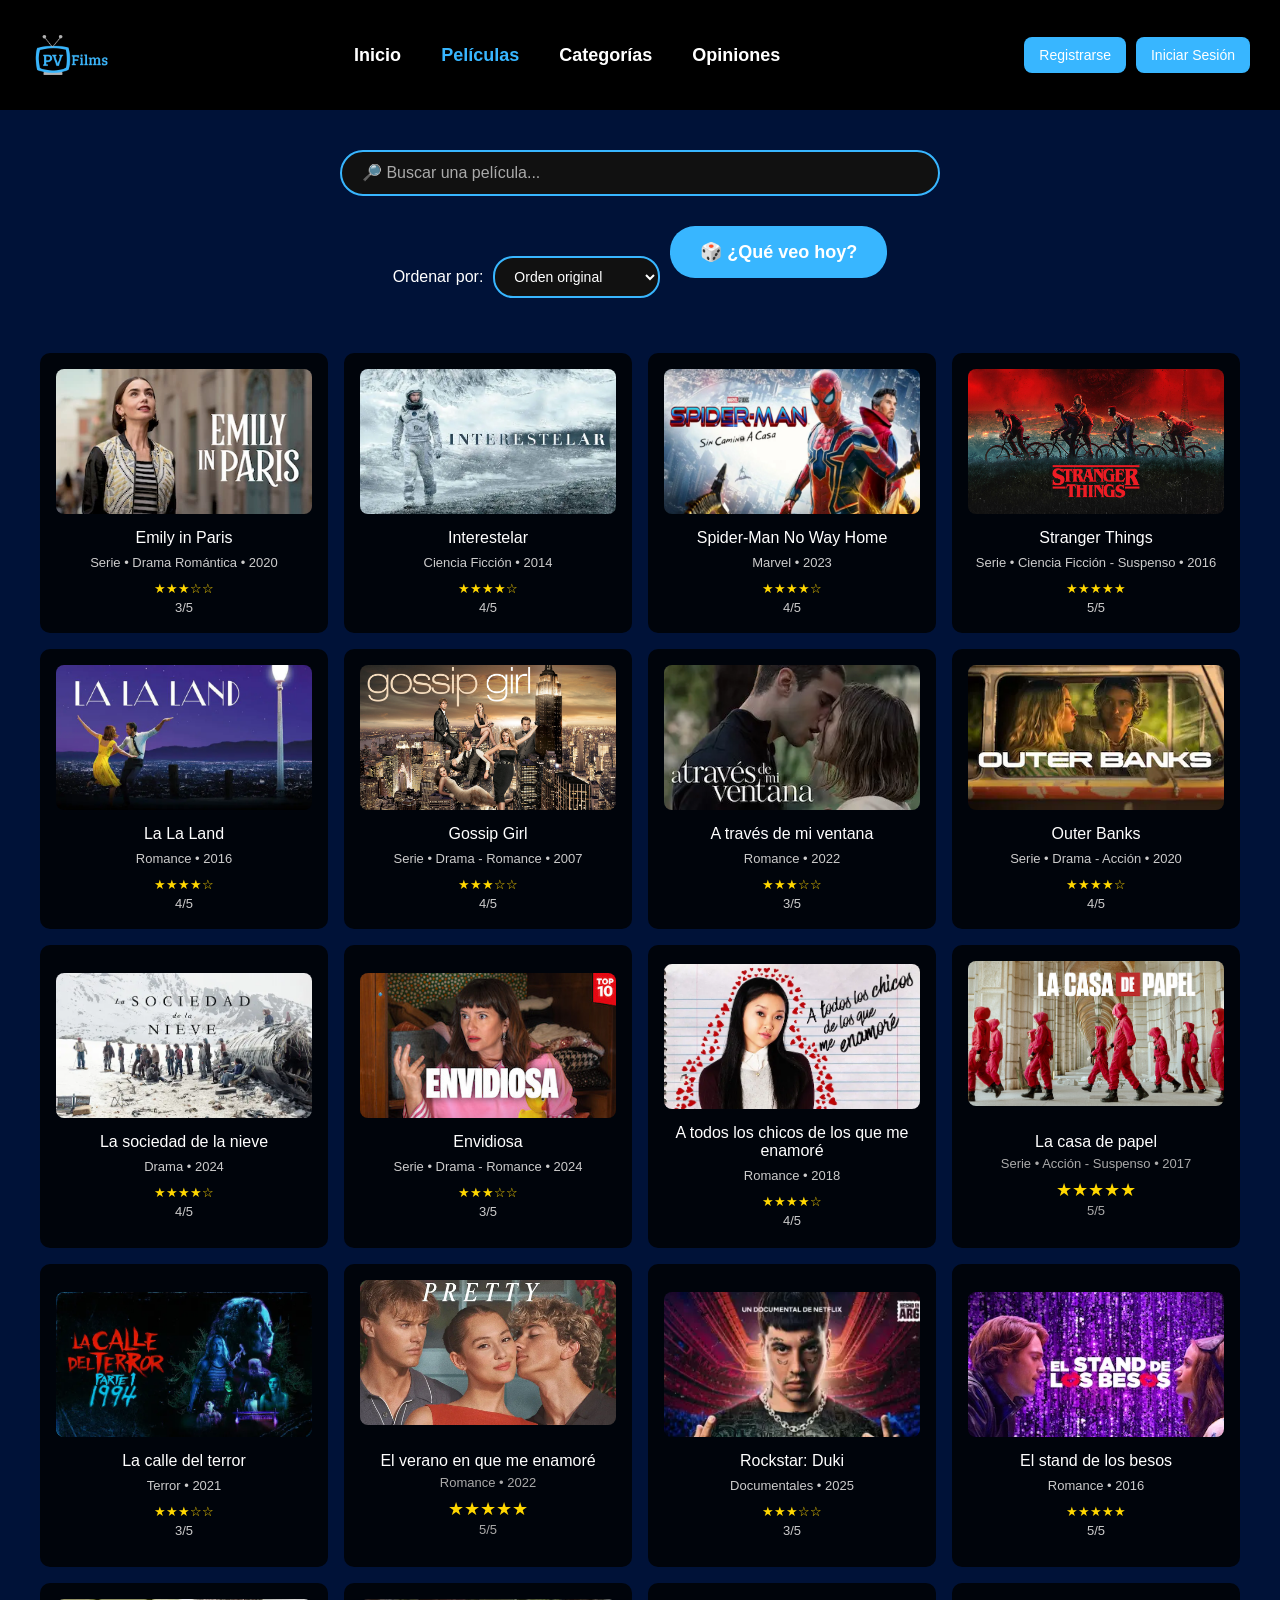
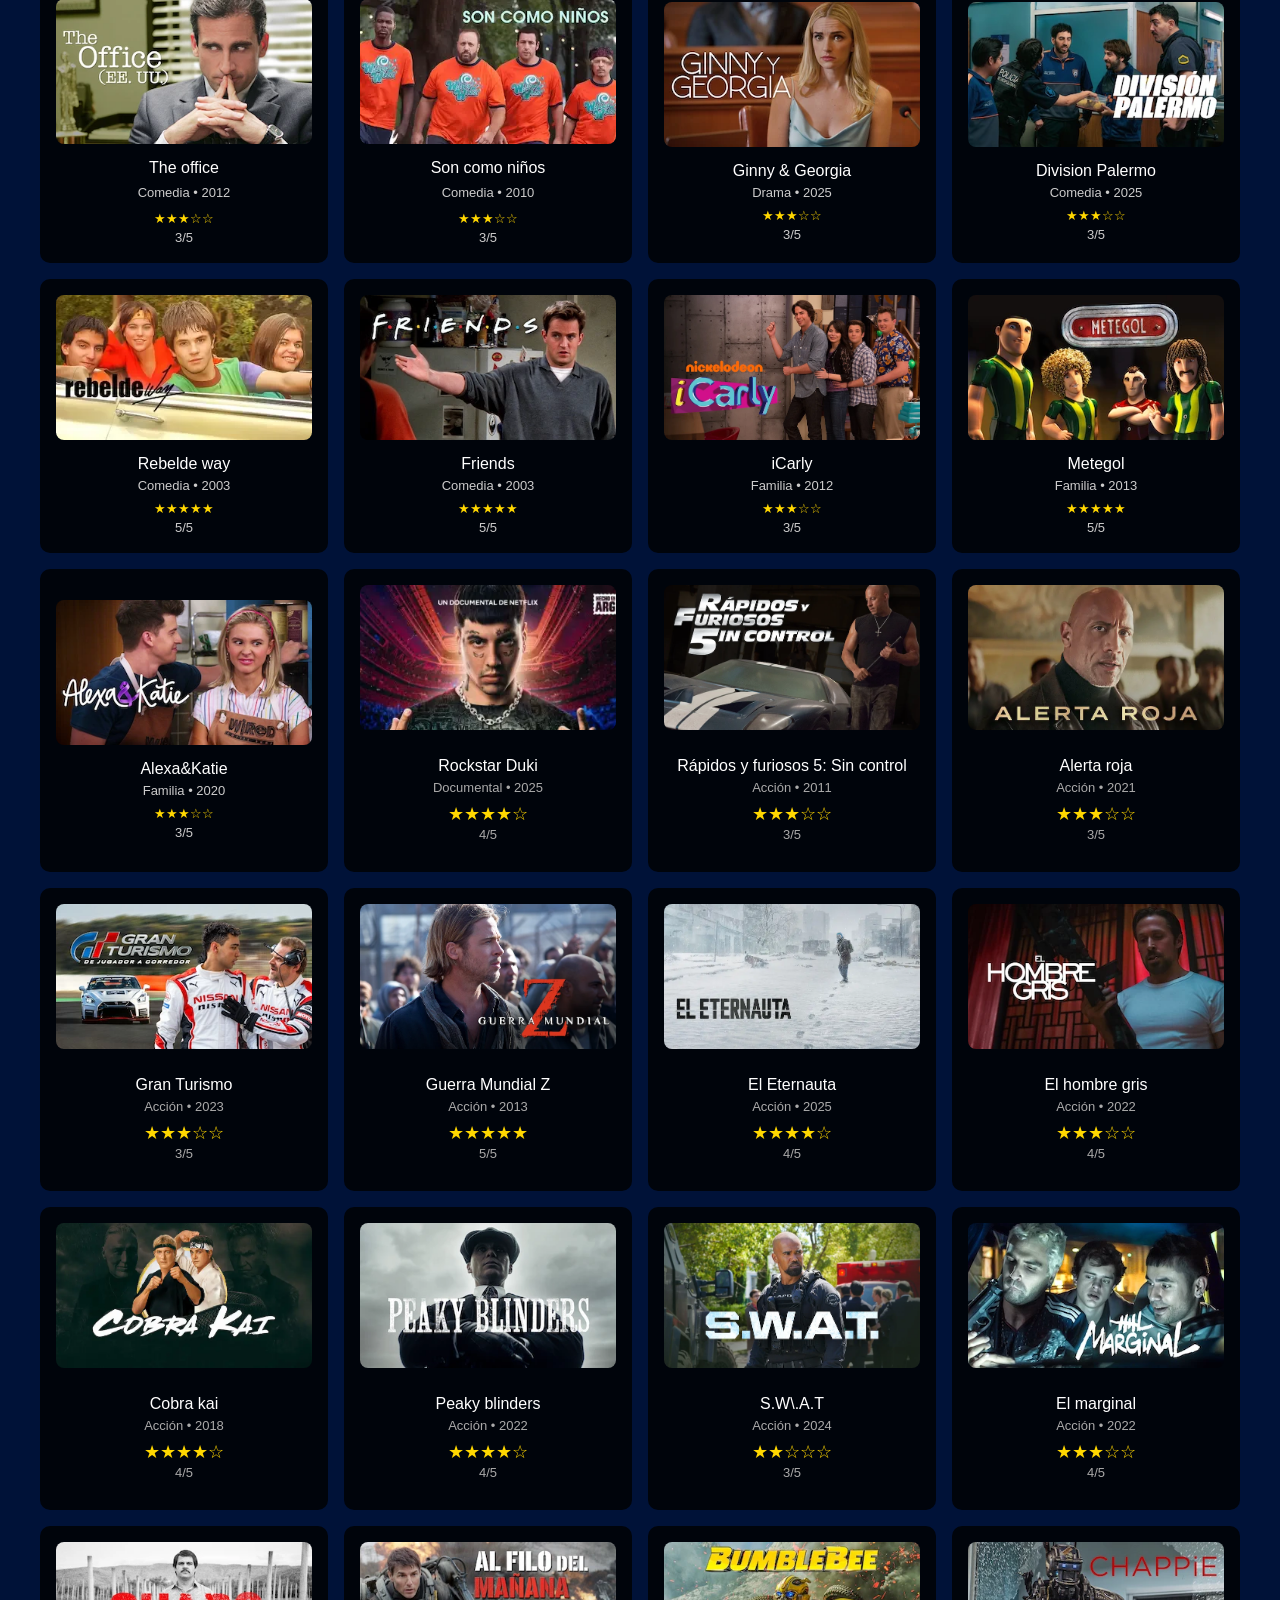
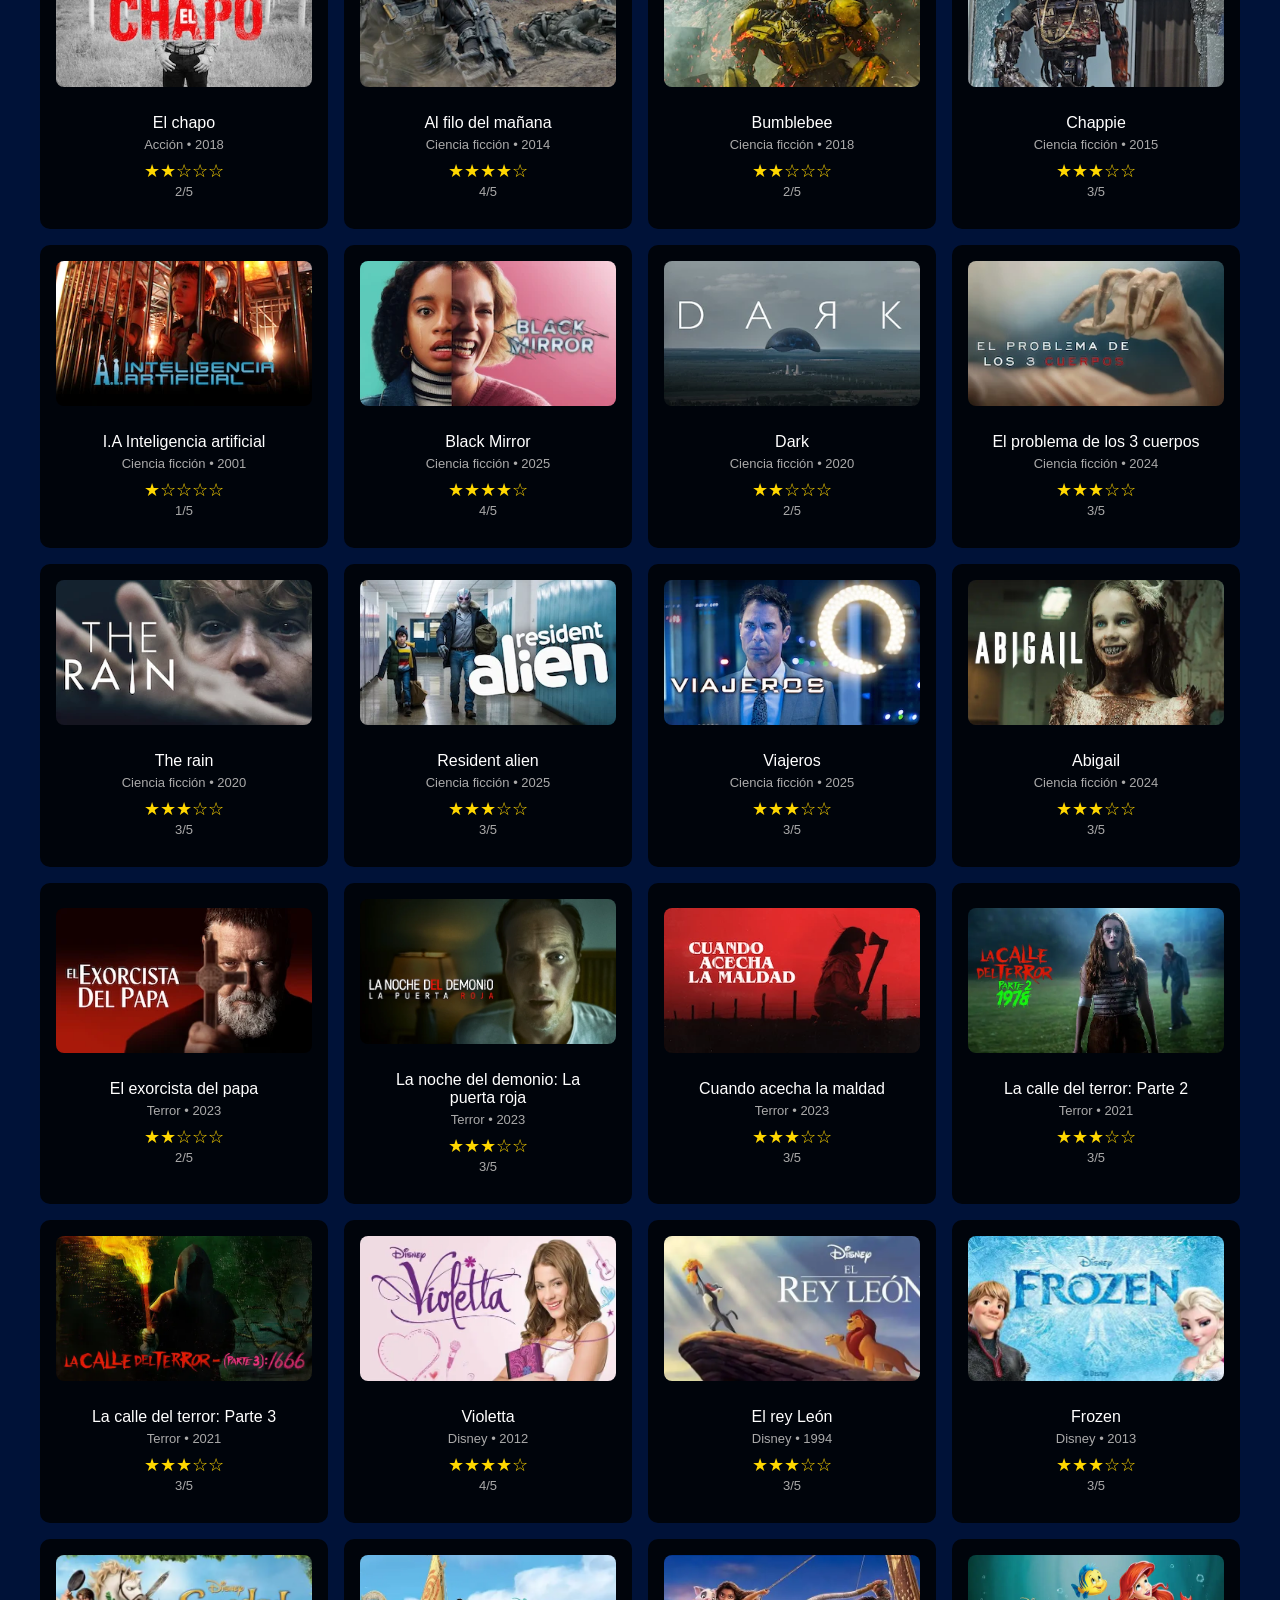
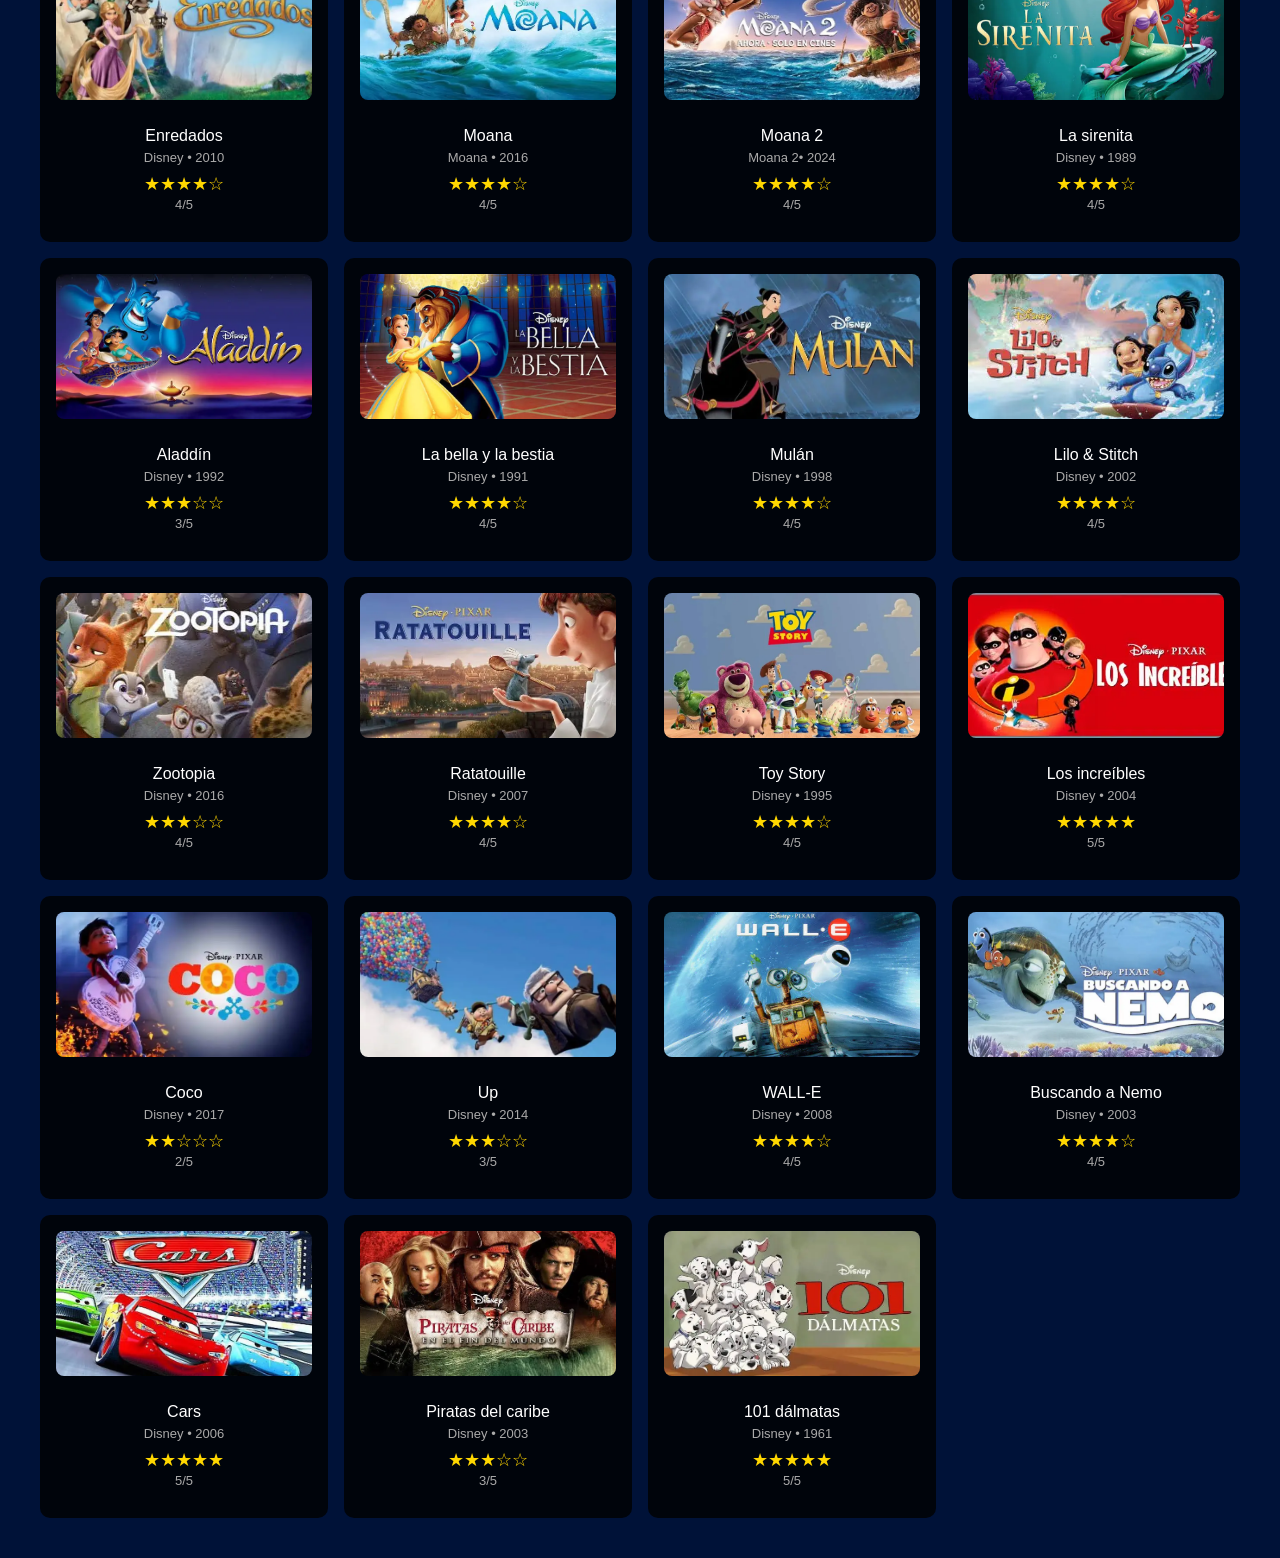
==== pages/menu.html @ 75a517c7 "primer commit" ====
<!DOCTYPE html>
<html lang="es">
<head>
<meta charset="UTF-8">
<title>Menú</title>
<link rel="stylesheet" href="../CSS/estilos.css">
<link rel="stylesheet" href="../CSS/menu.css">
</head>
<body class="sin-fondo">
<header>
<div>
<a href="../index.html">
<img id="logo" src="../Imagenes/pvfilms.png" width="80" height="80" alt="PV Films">
</a>
</div>
<nav>
<ul>
<li><a href="../index.html">Inicio</a></li>
<li><a href="menu.html" class="activo">Películas</a></li>
<li><a href="categorias.html">Categorías</a></li>
<li><a href="opiniones.html">Opiniones</a></li>
</ul>
</nav>
<div id="botones">
<a href="registro.html">
<button>Registrarse</button>
</a>
<a href="iniciosesion.html">
<button>Iniciar Sesión</button>
</a>
</div>
</header>
<main>
<section class="seccion-peliculas">
<div class="buscador">
<input type="text" id="busqueda" placeholder="🔎 Buscar una película...">
</div>
<div class="ordenar">
<label for="orden">Ordenar por:</label>
<select id="orden">
<option value="normal">Orden original</option>
<option value="mayor">Mayor puntuación</option>
<option value="menor">Menor puntuación</option>
<option value="nombre">Nombre A-Z</option>
<option value="peliculas">Películas</option>
<option value="series">Series</option>
</select>
<div class="recomendacion">
<button id="btn-recomendacion">🎲 ¿Qué veo hoy?</button>
<div id="resultado-recomendacion"></div>
</div>
</div>
<div class="grid-peliculas">
<div class="tarjeta-pelicula">
<img src="../Imagenes/emily in paris.webp" alt="pelicula 1">
<h3>Emily in Paris</h3>
<p class="info-pelicula">Serie • Drama Romántica • 2020</p>
<p class="estrellas">★★★☆☆</p>
<p class="nota">3/5</p>
</div>
<div class="tarjeta-pelicula">
<img src="../Imagenes/interestelar.webp" alt="pelicula 2">
<h3>Interestelar</h3>
<p class="info-pelicula">Ciencia Ficción • 2014</p>
<p class="estrellas">★★★★☆</p>
<p class="nota">4/5</p>
</div>
<div class="tarjeta-pelicula">
<img src="../Imagenes/spider-man.webp" alt="pelicula 3">
<h3>Spider-Man No Way Home</h3>
<p class="info-pelicula">Marvel • 2023</p>
<p class="estrellas">★★★★☆</p>
<p class="nota">4/5</p>
</div>
<div class="tarjeta-pelicula">
<img src="../Imagenes/stranger-things.webp" alt="pelicula 4">
<h3>Stranger Things</h3>
<p class="info-pelicula">Serie • Ciencia Ficción - Suspenso • 2016</p>
<p class="estrellas">★★★★★</p>
<p class="nota">5/5</p>
</div>
<div class="tarjeta-pelicula">
<img src="../Imagenes/la la land.webp" alt="pelicula 5">
<h3>La La Land</h3>
<p class="info-pelicula">Romance • 2016</p>
<p class="estrellas">★★★★☆</p>
<p class="nota">4/5</p>
</div>
<div class="tarjeta-pelicula">
<img src="../Imagenes/gossip girl.webp" alt="pelicula 6">
<h3>Gossip Girl</h3>
<p class="info-pelicula">Serie • Drama - Romance • 2007</p>
<p class="estrellas">★★★☆☆</p>
<p class="nota">4/5</p>
</div>
<div class="tarjeta-pelicula">
<img src="../Imagenes/a traves de mi ventana.webp" alt="pelicula 7">
<h3>A través de mi ventana</h3>
<p class="info-pelicula">Romance • 2022</p>
<p class="estrellas">★★★☆☆</p>
<p class="nota">3/5</p>
</div>
<div class="tarjeta-pelicula">
<img src="../Imagenes/outer banks.webp" alt="pelicula 8">
<h3>Outer Banks</h3>
<p class="info-pelicula">Serie • Drama - Acción • 2020</p>
<p class="estrellas">★★★★☆</p>
<p class="nota">4/5</p>
</div>
<div class="tarjeta-pelicula">
<img src="../Imagenes/la sociedad de la nieve.webp " alt=pelicula 9">
<h3>La sociedad de la nieve</h3>
<p class="info-pelicula">Drama • 2024</p>
<p class="estrellas">★★★★☆</p>
<p class="nota">4/5</p>
</div>
<div class="tarjeta-pelicula">
<img src="../Imagenes/envidiosa.webp" alt="pelicula 10">
<h3>Envidiosa</h3>
<p class="info-pelicula">Serie • Drama - Romance • 2024</p>
<p class="estrellas">★★★☆☆</p>
<p class="nota">3/5</p>
</div>
<div class="tarjeta-pelicula">
<img src="../Imagenes/a todos los chicos de los que me enamore (1).webp" alt="pelicula 11">
<h3>A todos los chicos de los que me enamoré</h3>
<p class="info-pelicula">Romance • 2018</p>
<p class="estrellas">★★★★☆</p>
<p class="nota">4/5</p>
</div>
<div class="tarjeta-pelicula">
<img src="../Imagenes/la casa de papel.webp" alt="La casa de papel">
<div class="tarjeta-info">
<h3>La casa de papel</h3>
<p class="info-pelicula">Serie • Acción - Suspenso • 2017</p>
<p class="estrellas">★★★★★</p>
<p class="nota">5/5</p>
</div>
</div>
<div class="tarjeta-pelicula">
<img src="../Imagenes/la calle del terror.webp" alt="pelicula 13">
<h3>La calle del terror</h3>
<p class="info-pelicula">Terror • 2021</p>
<p class="estrellas">★★★☆☆</p>
<p class="nota">3/5</p>
</div>
<div class="tarjeta-pelicula">
<img src="../Imagenes/tsitp.webp" alt="El verano en que me enamoré">
<div class="tarjeta-info">
<h3>El verano en que me enamoré</h3>
<p>Romance • 2022</p>
<p class="estrellas">★★★★★</p>
<p class="nota">5/5</p>
</div>
</div>
<div class="tarjeta-pelicula">
<img src="../Imagenes/duki.webp" alt="pelicula 15">
<h3>Rockstar: Duki</h3>
<p class="info-pelicula">Documentales • 2025</p>
<p class="estrellas">★★★☆☆</p>
<p class="nota">3/5</p>
</div>
<div class="tarjeta-pelicula">
<img src="../Imagenes/el stand de los besos.webp" alt="pelicula 16">
<h3>El stand de los besos</h3>
<p class="info-pelicula">Romance • 2016</p>
<p class="estrellas">★★★★★</p>
<p class="nota">5/5</p>
</div>
<div class="tarjeta-pelicula" data-generos="comedia">
<img src="../Imagenes/the office.webp" alt="The office">
<h3>The office</h3>
<p class="info-pelicula">Comedia • 2012</p>
<p class="estrellas">★★★☆☆</p>
<p class="nota">3/5</p>
</div>
<div class="tarjeta-pelicula" data-generos="comedia">
<img src="../Imagenes/son_como_ninos_1.webp" alt="Son como niños">
<h3>Son como niños</h3>
<p class="info-pelicula">Comedia • 2010</p>
<p class="estrellas">★★★☆☆</p>
<p class="nota">3/5</p>
</div>
<div class="tarjeta-pelicula" data-generos="drama">
<img src="../Imagenes/ginny & georgia.webp" alt="Ginny & Georgia">
<h3>Ginny & Georgia</h3>
<p>Drama • 2025</p>
<p class="estrellas">★★★☆☆</p>
<p class="nota">3/5</p>
</div>
<div class="tarjeta-pelicula" data-generos="comedia">
<img src="../Imagenes/division palermo.webp" alt="Division Palermo">
<h3>Division Palermo</h3>
<p>Comedia • 2025</p>
<p class="estrellas">★★★☆☆</p>
<p class="nota">3/5</p>
</div>
<div class="tarjeta-pelicula" data-generos="comedia">
<img src="../Imagenes/rebeldeway_1.webp" alt="Rebelde way">
<h3>Rebelde way</h3>
<p>Comedia • 2003</p>
<p class="estrellas">★★★★★</p>
<p class="nota">5/5</p>
</div>
<div class="tarjeta-pelicula" data-generos="comedia">
<img src="../Imagenes/friends.webp" alt="Friends">
<h3>Friends</h3>
<p>Comedia • 2003</p>
<p class="estrellas">★★★★★</p>
<p class="nota">5/5</p>
</div>
<div class="tarjeta-pelicula" data-generos="familia">
<img src="../Imagenes/i carly.webp" alt="iCarly">
<h3>iCarly</h3>
<p>Familia • 2012</p>
<p class="estrellas">★★★☆☆</p>
<p class="nota">3/5</p>
</div>
<div class="tarjeta-pelicula" data-generos="familia">
<img src="../Imagenes/metegol.webp" alt="Metegol">
<h3>Metegol</h3>
<p>Familia • 2013</p>
<p class="estrellas">★★★★★</p>
<p class="nota">5/5</p>
</div>
<div class="tarjeta-pelicula" data-generos="familia">
<img src="../Imagenes/alexa & katie.webp" alt="Alexa&Katie">
<h3>Alexa&Katie</h3>
<p>Familia • 2020</p>
<p class="estrellas">★★★☆☆</p>
<p class="nota">3/5</p>
</div>
<div class="tarjeta-pelicula" data-generos="documentales">
<img src="../Imagenes/duki.webp" alt="Rockstar Duki">
<div class="tarjeta-info">
<h3>Rockstar Duki</h3>
<p class="info-pelicula">Documental • 2025</p>
<p class="estrellas">★★★★☆</p>
<p class="nota">4/5</p>
</div>
</div>
<div class="tarjeta-pelicula" data-generos="accion">
<img src="../Imagenes/rapido y furiosos 5.webp" alt="Rapidos y furiosos 5">
<div class="tarjeta-info">
<h3>Rápidos y furiosos 5: Sin control</h3>
<p class="info-pelicula">Acción • 2011</p>
<p class="estrellas">★★★☆☆</p>
<p class="nota">3/5</p>
</div>
</div>
<div class="tarjeta-pelicula" data-generos="accion">
<img src="../Imagenes/alerta roja.webp" alt="Alerta roja">
<div class="tarjeta-info">
<h3>Alerta roja</h3>
<p class="info-pelicula">Acción • 2021</p>
<p class="estrellas">★★★☆☆</p>
<p class="nota">3/5</p>
</div>
</div>
<div class="tarjeta-pelicula" data-generos="accion">
<img src="../Imagenes/gran turismo.webp" alt="Gran Turismo">
<div class="tarjeta-info">
<h3>Gran Turismo</h3>
<p class="info-pelicula">Acción • 2023</p>
<p class="estrellas">★★★☆☆</p>
<p class="nota">3/5</p>
</div>
</div>
<div class="tarjeta-pelicula" data-generos="accion">
<img src="../Imagenes/guerra mundial.webp" alt="Guerra Mundial Z">
<div class="tarjeta-info">
<h3>Guerra Mundial Z</h3>
<p class="info-pelicula">Acción • 2013</p>
<p class="estrellas">★★★★★</p>
<p class="nota">5/5</p>
</div>
</div>
<div class="tarjeta-pelicula" data-generos="accion">
<img src="../Imagenes/el eternauta.webp" alt="El Eternauta">
<div class="tarjeta-info">
<h3>El Eternauta</h3>
<p class="info-pelicula">Acción • 2025</p>
<p class="estrellas">★★★★☆</p>
<p class="nota">4/5</p>
</div>
</div>
<div class="tarjeta-pelicula" data-generos="accion">
<img src="../Imagenes/el hombre gris.webp" alt="El hombre gris">
<div class="tarjeta-info">
<h3>El hombre gris</h3>
<p class="info-pelicula">Acción • 2022</p>
<p class="estrellas">★★★☆☆</p>
<p class="nota">4/5</p>
</div>
</div>
<div class="tarjeta-pelicula" data-generos="accion">
<img src="../Imagenes/cobra kai.webp" alt="Cobra kai">
<div class="tarjeta-info">
<h3>Cobra kai</h3>
<p class="info-pelicula">Acción • 2018</p>
<p class="estrellas">★★★★☆</p>
<p class="nota">4/5</p>
</div>
</div>
<div class="tarjeta-pelicula" data-generos="accion">
<img src="../Imagenes/peaky blinders.webp" alt="Peaky blinders">
<div class="tarjeta-info">
<h3>Peaky blinders</h3>
<p class="info-pelicula">Acción • 2022</p>
<p class="estrellas">★★★★☆</p>
<p class="nota">4/5</p>
</div>
</div>
<div class="tarjeta-pelicula" data-generos="accion">
<img src="../Imagenes/SWAT.webp" alt="S.W\.A.T">
<div class="tarjeta-info">
<h3>S.W\.A.T</h3>
<p class="info-pelicula">Acción • 2024</p>
<p class="estrellas">★★☆☆☆</p>
<p class="nota">3/5</p>
</div>
</div>
<div class="tarjeta-pelicula" data-generos="accion">
<img src="../Imagenes/marginal.webp" alt="El marginal">
<div class="tarjeta-info">
<h3>El marginal</h3>
<p class="info-pelicula">Acción • 2022</p>
<p class="estrellas">★★★☆☆</p>
<p class="nota">4/5</p>
</div>
</div>
<div class="tarjeta-pelicula" data-generos="accion">
<img src="../Imagenes/el chapo.webp" alt="El chapo">
<div class="tarjeta-info">
<h3>El chapo</h3>
<p class="info-pelicula">Acción • 2018</p>
<p class="estrellas">★★☆☆☆</p>
<p class="nota">2/5</p>
</div>
</div>
<div class="tarjeta-pelicula" data-generos="ciencia-ficcion">
<img src="../Imagenes/al filo del mañana.webp" alt="Al filo del mañana">
<div class="tarjeta-info">
<h3>Al filo del mañana</h3>
<p class="info-pelicula">Ciencia ficción • 2014</p>
<p class="estrellas">★★★★☆</p>
<p class="nota">4/5</p>
</div>
</div>
<div class="tarjeta-pelicula" data-generos="ciencia-ficcion">
<img src="../Imagenes/bumblebee.webp" alt="Bumblebee">
<div class="tarjeta-info">
<h3>Bumblebee</h3>
<p class="info-pelicula">Ciencia ficción • 2018</p>
<p class="estrellas">★★☆☆☆</p>
<p class="nota">2/5</p>
</div>
</div>
<div class="tarjeta-pelicula" data-generos="ciencia-ficcion">
<img src="../Imagenes/chappie.webp" alt="Chappie">
<div class="tarjeta-info">
<h3>Chappie</h3>
<p class="info-pelicula">Ciencia ficción • 2015</p>
<p class="estrellas">★★★☆☆</p>
<p class="nota">3/5</p>
</div>
</div>
<div class="tarjeta-pelicula" data-generos="ciencia-ficcion">
<img src="../Imagenes/inteligencia artificial.webp" alt="I.A Inteligencia artificial">
<div class="tarjeta-info">
<h3>I.A Inteligencia artificial</h3>
<p class="info-pelicula">Ciencia ficción • 2001</p>
<p class="estrellas">★☆☆☆☆</p>
<p class="nota">1/5</p>
</div>
</div>
<div class="tarjeta-pelicula" data-generos="ciencia-ficcion">
<img src="../Imagenes/black mirror.webp" alt="Black Mirror">
<div class="tarjeta-info">
<h3>Black Mirror</h3>
<p class="info-pelicula">Ciencia ficción • 2025</p>
<p class="estrellas">★★★★☆</p>
<p class="nota">4/5</p>
</div>
</div>
<div class="tarjeta-pelicula" data-generos="ciencia-ficcion">
<img src="../Imagenes/DARK.webp" alt="Dark">
<div class="tarjeta-info">
<h3>Dark</h3>
<p class="info-pelicula">Ciencia ficción • 2020</p>
<p class="estrellas">★★☆☆☆</p>
<p class="nota">2/5</p>
</div>
</div>
<div class="tarjeta-pelicula" data-generos="ciencia-ficcion">
<img src="../Imagenes/el problema de los 3 cuerpos.webp" alt="El problema de los 3 cuerpos">
<div class="tarjeta-info">
<h3>El problema de los 3 cuerpos</h3>
<p class="info-pelicula">Ciencia ficción • 2024</p>
<p class="estrellas">★★★☆☆</p>
<p class="nota">3/5</p>
</div>
</div>
<div class="tarjeta-pelicula" data-generos="ciencia-ficcion">
<img src="../Imagenes/the rain.webp" alt="The rain">
<div class="tarjeta-info">
<h3>The rain</h3>
<p class="info-pelicula">Ciencia ficción • 2020</p>
<p class="estrellas">★★★☆☆</p>
<p class="nota">3/5</p>
</div>
</div>
<div class="tarjeta-pelicula" data-generos="ciencia-ficcion">
<img src="../Imagenes/resident alien.webp" alt="Resident alien">
<div class="tarjeta-info">
<h3>Resident alien</h3>
<p class="info-pelicula">Ciencia ficción • 2025</p>
<p class="estrellas">★★★☆☆</p>
<p class="nota">3/5</p>
</div>
</div>
<div class="tarjeta-pelicula" data-generos="ciencia-ficcion">
<img src="../Imagenes/viajeros.webp" alt="Viajeros">
<div class="tarjeta-info">
<h3>Viajeros</h3>
<p class="info-pelicula">Ciencia ficción • 2025</p>
<p class="estrellas">★★★☆☆</p>
<p class="nota">3/5</p>
</div>
</div>
<div class="tarjeta-pelicula" data-generos="ciencia-ficcion">
<img src="../Imagenes/abigail.webp" alt="Abigail">
<div class="tarjeta-info">
<h3>Abigail</h3>
<p class="info-pelicula">Ciencia ficción • 2024</p>
<p class="estrellas">★★★☆☆</p>
<p class="nota">3/5</p>
</div>
</div>
<div class="tarjeta-pelicula" data-generos="terror">
<img src="../Imagenes/el exorcistadel papa.webp" alt="El exorcista del papa">
<div class="tarjeta-info">
<h3>El exorcista del papa</h3>
<p class="info-pelicula">Terror • 2023</p>
<p class="estrellas">★★☆☆☆</p>
<p class="nota">2/5</p>
</div>
</div>
<div class="tarjeta-pelicula" data-generos="terror">
<img src="../Imagenes/la noche del demonio.webp" alt="La noche del demonio: La puerta roja">
<div class="tarjeta-info">
<h3>La noche del demonio: La puerta roja</h3>
<p class="info-pelicula">Terror • 2023</p>
<p class="estrellas">★★★☆☆</p>
<p class="nota">3/5</p>
</div>
</div>
<div class="tarjeta-pelicula" data-generos="terror">
<img src="../Imagenes/cuando acecha la maldad.webp" alt="Cuando acecha la maldad">
<div class="tarjeta-info">
<h3>Cuando acecha la maldad</h3>
<p class="info-pelicula">Terror • 2023</p>
<p class="estrellas">★★★☆☆</p>
<p class="nota">3/5</p>
</div>
</div>
<div class="tarjeta-pelicula" data-generos="terror">
<img src="../Imagenes/la calle del terror 2.webp" alt="La calle del terror: Parte 2">
<div class="tarjeta-info">
<h3>La calle del terror: Parte 2</h3>
<p class="info-pelicula">Terror • 2021</p>
<p class="estrellas">★★★☆☆</p>
<p class="nota">3/5</p>
</div>
</div>
<div class="tarjeta-pelicula" data-generos="terror">
<img src="../Imagenes/la calle del terror 3.webp" alt="La calle del terror: Parte 3">
<div class="tarjeta-info">
<h3>La calle del terror: Parte 3</h3>
<p class="info-pelicula">Terror • 2021</p>
<p class="estrellas">★★★☆☆</p>
<p class="nota">3/5</p>
</div>
</div>
<div class="tarjeta-pelicula" data-generos="disney">
<img src="../Imagenes/violetta.webp" alt="Violetta">
<div class="tarjeta-info">
<h3>Violetta</h3>
<p class="info-pelicula">Disney • 2012</p>
<p class="estrellas">★★★★☆</p>
<p class="nota">4/5</p>
</div>
</div>
<div class="tarjeta-pelicula" data-generos="disney">
<img src="../Imagenes/el rey leon.webp" alt="El rey León">
<div class="tarjeta-info">
<h3>El rey León</h3>
<p class="info-pelicula">Disney • 1994</p>
<p class="estrellas">★★★☆☆</p>
<p class="nota">3/5</p>
</div>
</div>
<div class="tarjeta-pelicula" data-generos="disney">
<img src="../Imagenes/frozen.webp" alt="Frozen">
<div class="tarjeta-info">
<h3>Frozen</h3>
<p class="info-pelicula">Disney • 2013</p>
<p class="estrellas">★★★☆☆</p>
<p class="nota">3/5</p>
</div>
</div>
<div class="tarjeta-pelicula" data-generos="disney">
<img src="../Imagenes/enredados.webp" alt="Enredados">
<div class="tarjeta-info">
<h3>Enredados</h3>
<p class="info-pelicula">Disney • 2010</p>
<p class="estrellas">★★★★☆</p>
<p class="nota">4/5</p>
</div>
</div>
<div class="tarjeta-pelicula" data-generos="disney">
<img src="../Imagenes/moana.webp" alt="Moana">
<div class="tarjeta-info">
<h3>Moana</h3>
<p class="info-pelicula">Moana • 2016</p>
<p class="estrellas">★★★★☆</p>
<p class="nota">4/5</p>
</div>
</div>
<div class="tarjeta-pelicula" data-generos="disney">
<img src="../Imagenes/moana 2.webp" alt="Moana 2">
<div class="tarjeta-info">
<h3>Moana 2</h3>
<p class="info-pelicula">Moana 2• 2024</p>
<p class="estrellas">★★★★☆</p>
<p class="nota">4/5</p>
</div>
</div>
<div class="tarjeta-pelicula" data-generos="disney">
<img src="../Imagenes/la sirenita.webp" alt="La sirenita">
<div class="tarjeta-info">
<h3>La sirenita</h3>
<p class="info-pelicula">Disney • 1989</p>
<p class="estrellas">★★★★☆</p>
<p class="nota">4/5</p>
</div>
</div>
<div class="tarjeta-pelicula" data-generos="disney">
<img src="../Imagenes/aladin.webp" alt="Aladdín">
<div class="tarjeta-info">
<h3>Aladdín</h3>
<p class="info-pelicula">Disney • 1992</p>
<p class="estrellas">★★★☆☆</p>
<p class="nota">3/5</p>
</div>
</div>
<div class="tarjeta-pelicula" data-generos="disney">
<img src="../Imagenes/la bella y la bestia.webp" alt="La bella y la bestia">
<div class="tarjeta-info">
<h3>La bella y la bestia</h3>
<p class="info-pelicula">Disney • 1991</p>
<p class="estrellas">★★★★☆</p>
<p class="nota">4/5</p>
</div>
</div>
<div class="tarjeta-pelicula" data-generos="disney">
<img src="../Imagenes/mulan.webp" alt="Mulán">
<div class="tarjeta-info">
<h3>Mulán</h3>
<p class="info-pelicula">Disney • 1998</p>
<p class="estrellas">★★★★☆</p>
<p class="nota">4/5</p>
</div>
</div>
<div class="tarjeta-pelicula" data-generos="disney">
<img src="../Imagenes/lilo & stitch.webp" alt="Lilo & Stitch">
<div class="tarjeta-info">
<h3>Lilo & Stitch</h3>
<p class="info-pelicula">Disney • 2002</p>
<p class="estrellas">★★★★☆</p>
<p class="nota">4/5</p>
</div>
</div>
<div class="tarjeta-pelicula" data-generos="disney">
<img src="../Imagenes/zootopia.webp" alt="Zootopia">
<div class="tarjeta-info">
<h3>Zootopia</h3>
<p class="info-pelicula">Disney • 2016</p>
<p class="estrellas">★★★☆☆</p>
<p class="nota">4/5</p>
</div>
</div>
<div class="tarjeta-pelicula" data-generos="disney">
<img src="../Imagenes/ratatouille.webp" alt="Ratatouille">
<div class="tarjeta-info">
<h3>Ratatouille</h3>
<p class="info-pelicula">Disney • 2007</p>
<p class="estrellas">★★★★☆</p>
<p class="nota">4/5</p>
</div>
</div>
<div class="tarjeta-pelicula" data-generos="disney">
<img src="../Imagenes/toy story.webp" alt="Toy Story">
<div class="tarjeta-info">
<h3>Toy Story</h3>
<p class="info-pelicula">Disney • 1995</p>
<p class="estrellas">★★★★☆</p>
<p class="nota">4/5</p>
</div>
</div>
<div class="tarjeta-pelicula" data-generos="disney">
<img src="../Imagenes/los increibles.webp" alt="Los increíbles">
<div class="tarjeta-info">
<h3>Los increíbles</h3>
<p class="info-pelicula">Disney • 2004</p>
<p class="estrellas">★★★★★</p>
<p class="nota">5/5</p>
</div>
</div>
<div class="tarjeta-pelicula" data-generos="disney">
<img src="../Imagenes/coco.webp" alt="Coco">
<div class="tarjeta-info">
<h3>Coco</h3>
<p class="info-pelicula">Disney • 2017</p>
<p class="estrellas">★★☆☆☆</p>
<p class="nota">2/5</p>
</div>
</div>
<div class="tarjeta-pelicula" data-generos="disney">
<img src="../Imagenes/up.webp" alt="Up">
<div class="tarjeta-info">
<h3>Up</h3>
<p class="info-pelicula">Disney • 2014</p>
<p class="estrellas">★★★☆☆</p>
<p class="nota">3/5</p>
</div>
</div>
<div class="tarjeta-pelicula" data-generos="disney">
<img src="../Imagenes/wall-e.webp" alt="WALL-E">
<div class="tarjeta-info">
<h3>WALL-E</h3>
<p class="info-pelicula">Disney • 2008</p>
<p class="estrellas">★★★★☆</p>
<p class="nota">4/5</p>
</div>
</div>
<div class="tarjeta-pelicula" data-generos="disney">
<img src="../Imagenes/buscando a nemo.webp" alt="Buscando a Nemo">
<div class="tarjeta-info">
<h3>Buscando a Nemo</h3>
<p class="info-pelicula">Disney • 2003</p>
<p class="estrellas">★★★★☆</p>
<p class="nota">4/5</p>
</div>
</div>
<div class="tarjeta-pelicula" data-generos="disney">
<img src="../Imagenes/cars.webp" alt="Cars">
<div class="tarjeta-info">
<h3>Cars</h3>
<p class="info-pelicula">Disney • 2006</p>
<p class="estrellas">★★★★★</p>
<p class="nota">5/5</p>
</div>
</div>
<div class="tarjeta-pelicula" data-generos="disney">
<img src="../Imagenes/piratas del caribe.webp" alt="Piratas del caribe">
<div class="tarjeta-info">
<h3>Piratas del caribe</h3>
<p class="info-pelicula">Disney • 2003</p>
<p class="estrellas">★★★☆☆</p>
<p class="nota">3/5</p>
</div>
</div>
<div class="tarjeta-pelicula" data-generos="disney">
<img src="../Imagenes/dalmatas.webp" alt="101 dalmatas">
<div class="tarjeta-info">
<h3>101 dálmatas</h3>
<p class="info-pelicula">Disney • 1961</p>
<p class="estrellas">★★★★★</p>
<p class="nota">5/5</p>
</div>
</div>
</div>
</section>
</main>
<div id="modal-pelicula" class="modal">
<div class="modal-contenido">
<button id="cerrar-modal" class="cerrar-modal">✕</button>
<img id="modal-imagen" src="" alt="">
<div class="modal-info">
<h2 id="modal-titulo"></h2>
<p id="modal-datos"></p>
<p id="modal-estrellas"></p>
<p id="modal-descripcion"></p>
</div>
</div>
</div>
<script src="../js/script.js"></script>
</body>
</html>
---- CSS/estilos.css ----
* {
    margin: 0;
    padding: 0;
    box-sizing: border-box;
}

body {
    background-image: url("../Imagenes/fondoinicio.png");
    background-size: cover;
    background-position: center;
    background-repeat: no-repeat;
    background-attachment: fixed;
    background-color: #141414;
    color: white;
    font-family: Arial, sans-serif;
    min-height: 100vh; /* como mínimo el alto de toda la pantalla */
}

body.sin-fondo {
    background-image: none;
    background: hwb(221 0% 78%);
}

header {
    position: relative;
    display: flex;
    align-items: center;
    justify-content: space-between;
    padding: 15px 30px; /* 15 px arriba y abajo, y 30 px a los costados. */
    background-color: #000000;
    width: 100%;
    box-sizing: border-box;
    z-index: 1000;
}

header.header-inicio {
    position: absolute;
    top: 0;
    left: 0;
    background: rgba(0, 0, 0, 0.18);
    backdrop-filter: blur(5px);
    -webkit-backdrop-filter: blur(5px);
    border-bottom: 1px solid rgba(255, 255, 255, 0.08);
}

header > div:first-child {
    display: flex;
    align-items: center;
}

header #logo {
    display: block;
}

header nav {
    flex: 1;
    display: flex;
    justify-content: center;
}

header nav ul {
    list-style: none;
    display: flex;
    align-items: center;
    justify-content: center;
    gap: 40px;
    margin: 0;
    padding: 0;
}

header nav ul li {
    list-style: none;
    margin: 0;
    padding: 0;
}

header nav ul li a {
    color: #ffffff;
    text-decoration: none;
    font-weight: bold;
    font-size: 18px;
    font-family: Arial, sans-serif;
    transition: 0.3s ease;
}

header nav ul li a:hover {
    color: #38B6FF;
}

header nav ul li a.activo {
    color: #38B6FF;
}

#botones {
    display: flex;
    justify-content: center;
    align-items: center;
    gap: 10px;
    margin-left: auto;
}

#botones a {
    text-decoration: none;
}

#botones button {
    padding: 10px 15px;
    border: none;
    border-radius: 8px;
    background-color: #38B6FF;
    color: white;
    cursor: pointer;
    font-size: 14px;
    font-family: Arial, sans-serif;
    transition: 0.3s ease;
}

#botones button:hover {
    background-color: #159edb;
}

h1,
h2,
h3,
h4 {
    font-weight: 300;
}

h1 {
    text-align: center;
    font-size: 2.5rem;
    letter-spacing: -1px;
    font-family: 'Gill Sans', 'Gill Sans MT', Calibri, 'Trebuchet MS', sans-serif;
    color: #38b6ff;
}

h2 {
    font-size: 1rem;
}

h3 {
    font-size: 1.2rem;
}

p {
    font-size: 0.95rem;
}

.hero {
    width: 100%;
    height: 100vh;
    background-image: url('../Imagenes/fondoinicio.jpg');
    background-size: cover;
    background-position: center;
    background-repeat: no-repeat;
    display: flex;
    align-items: center;
    justify-content: center;
}

.cuadro-texto {
    background-color: rgba(0, 0, 0, 0.6);
    color: white;
    padding: 40px 60px;
    border-radius: 10px;
    text-align: center;
    max-width: 400px;
}

.cuadro-texto p {
    font-size: 16px;
    color: white;
    line-height: 1.6;
}

.cuadro-texto h2 {
    font-size: 32px;
    margin-bottom: 15px;
}

.botones {
    display: flex;
    justify-content: center;
    gap: 10px;
    padding: 10px 20px;
}

.seccion-peliculas {
    padding: 40px;
    font-family: Arial, sans-serif;
}

.seccion-peliculas h2 {
    color: white;
    margin-bottom: 20px;
}

.grilla {
    display: grid;
    grid-template-columns: repeat(4, 1fr);
    gap: 20px;
}

.tarjeta-pelicula {
    background-color: rgba(0, 0, 0, 0.8);
    border-radius: 10px;
    padding: 20px;
    color: white;
    text-align: center;
    min-height: 200px;
    display: flex;
    flex-direction: column;
    align-items: center;
    justify-content: center;
    font-family: Arial, sans-serif;
}

.tarjeta-pelicula img {
    width: 100%;
    border-radius: 8px;
    margin-bottom: 10px;
}

.tarjeta-pelicula h3 {
    font-size: 16px;
    margin: 5px 0;
    color: white;
    font-family: Arial, sans-serif;
}

.tarjeta-pelicula p {
    font-size: 13px;
    color: #ccc;
    font-family: Arial, sans-serif;
}

.categorias-container {
    padding: 40px;
}

.filtros {
    display: flex;
    flex-wrap: wrap;
    gap: 10px;
    margin-bottom: 30px;
}

.filtro-btn {
    background-color: rgba(0, 0, 0, 0.7);
    color: white;
    border: 2px solid #38B6FF;
    padding: 8px 18px;
    border-radius: 20px;
    cursor: pointer;
    font-size: 14px;
    font-family: Arial, sans-serif;
}

.filtro-btn:hover,
.filtro-btn.activo {
    background-color: #38B6FF;
}

.grilla-categorias {
    display: grid;
    grid-template-columns: repeat(4, 1fr);
    gap: 16px;
}

.tarjeta {
    background-color: #111;
    border-radius: 10px;
    overflow: hidden;
    color: white;
    text-align: center;
}

.tarjeta img {
    width: 100%;
    height: 200px;
    object-fit: cover;
}

.tarjeta-info {
    padding: 12px;
}

.tarjeta-info h3 {
    color: white;
    margin-bottom: 5px;
}

.tarjeta-info p {
    color: #aaa;
    font-size: 13px;
}

.tarjeta-info .estrellas {
    color: gold;
    font-size: 18px;
    margin-top: 8px;
}

.oculto {
    display: none;
}

.opiniones-container {
    padding: 40px;
}

.formulario-opinion {
    background-color: rgba(0, 0, 0, 0.7);
    padding: 30px;
    border-radius: 10px;
    margin-bottom: 40px;
    display: flex;
    flex-direction: column;
    gap: 15px;
    max-width: 600px;
}

.input-opinion {
    padding: 10px;
    border-radius: 8px;
    border: 1px solid #38B6FF;
    background-color: #222;
    color: white;
    font-size: 14px;
    width: 100%;
}

.estrellas-selector {
    display: flex;
    align-items: center;
    gap: 8px;
}

.estrella {
    font-size: 28px;
    color: #555;
    cursor: pointer;
    transition: transform 0.2s ease, color 0.2s ease;
}

.estrella:hover {
    transform: scale(1.25);
    color: gold;
}

.btn-publicar {
    background-color: #38B6FF;
    color: white;
    border: none;
    padding: 10px 20px;
    border-radius: 8px;
    cursor: pointer;
    font-size: 15px;
    width: 100%;
}

.btn-publicar:hover {
    background-color: #159edb;
}

.tarjeta-opinion {
    background-color: #000000b3;
    border-radius: 10px;
    padding: 20px;
    margin-bottom: 16px;
    color: white;
}

.opinion-header {
    display: flex;
    justify-content: space-between;
    margin-bottom: 8px;
}

.opinion-usuario {
    font-weight: bold;
    color: white;
}

.opinion-pelicula {
    color: #38B6FF;
    font-size: 13px;
}

.opinion-estrellas {
    color: gold;
    font-size: 20px;
    margin-bottom: 8px;
}

.opinion-texto {
    color: #ccc;
    font-size: 14px;
}

.contenedor {
    display: flex;
    justify-content: center;
    align-items: center;
    min-height: 80vh;
}

.caja {
    background-color: rgba(0, 0, 0, 0.75);
    padding: 40px;
    border-radius: 10px;
    min-width: 350px;
}

.titulo-opinion {
    color: white;
    margin-bottom: 15px;
}

.menu {
    flex: 1;
    display: flex;
    justify-content: center;
}

.menu ul {
    list-style: none;
    display: flex;
    gap: 40px;
    margin: 0;
    padding: 0;
}

.menu a {
    color: white;
    text-decoration: none;
    font-weight: bold;
    font-size: 18px;
}

.menu a:hover {
    color: #38B6FF;
}

.usuario-menu {
    position: relative;
    display: inline-block;
}

.boton-usuario {
    background-color: #38B6FF;
    color: white;
    border: none;
    padding: 12px 18px;
    border-radius: 8px;
    cursor: pointer;
    font-size: 15px;
}

.boton-usuario:hover {
    background-color: #249edc;
}

.menu-usuario {
    display: none;
    position: absolute;
    right: 0;
    top: 50px;
    width: 210px;
    background-color: #111;
    border-radius: 10px;
    box-shadow: 0 5px 15px rgba(0,0,0,0.5);
    overflow: hidden;
    z-index: 1000;
}

.menu-usuario a {
    display: block;
    padding: 13px 16px;
    color: white;
    text-decoration: none;
    font-size: 14px;
}

.menu-usuario a:hover {
    background-color: #222;
}

.menu-usuario hr {
    border: none;
    border-top: 1px solid #333;
    margin: 5px 0;
}

.boton-favorito {
    background: none;
    border: none;
    color: white;
    font-size: 22px;
    cursor: pointer;
    padding: 5px;
    margin-top: 5px;
    text-decoration: none;
}

.boton-favorito:hover {
    transform: scale(1.2);
}

.boton-favorito.favorita {
    color: red;
}

::-webkit-scrollbar {
    width: 10px;
}

::-webkit-scrollbar-track {
    background: transparent;
}

::-webkit-scrollbar-thumb {
    background: rgba(56, 182, 255, 0.35);
    border-radius: 10px;
}

::-webkit-scrollbar-thumb:hover {
    background: rgba(56, 182, 255, 0.6);
}

.inicio {
    position: relative;
    width: 100%;
    min-height: 100vh;
    display: flex;
    align-items: center;
    justify-content: center;
    text-align: center;
    overflow: hidden;

    background-image:
        linear-gradient(
            to bottom,
            rgba(0, 0, 0, 0.25) 0%,
            rgba(0, 0, 0, 0.25) 40%,
            rgba(0, 0, 0, 0.75) 100%
        ),
        url("../Imagenes/fondoinicio.png");

    background-size: cover;
    background-position: center;
    background-repeat: no-repeat;
}

.inicio::before {
    content: "";
    position: absolute;
    inset: 0;

    background:
        radial-gradient(
            circle at center,
            transparent 0%,
            rgba(0, 0, 0, 0.25) 70%,
            rgba(0, 0, 0, 0.55) 100%
        );

    pointer-events: none;
}

.inicio-contenido {
    position: relative;
    z-index: 2;
    width: 90%;
    max-width: 720px;
    margin-top: 50px;
}

.inicio-mini {
    color: #38B6FF;
    font-size: 14px;
    font-weight: bold;
    letter-spacing: 5px;
    margin-bottom: 18px;
}

.inicio-contenido h1 {
    color: white;
    font-size: clamp(55px, 8vw, 90px);
    line-height: 0.9;
    font-weight: bold;
    letter-spacing: -4px;
    margin: 0;

    text-shadow:
        0 5px 20px rgba(0, 0, 0, 0.8),
        0 10px 40px rgba(0, 0, 0, 0.5);
}

.inicio-contenido h1 span {
    color: #38B6FF;
}

.linea {
    width: 70px;
    height: 3px;
    background: #38B6FF;
    margin: 28px auto;
    border-radius: 10px;

    box-shadow:
        0 0 12px rgba(56, 182, 255, 0.7);
}

.inicio-texto {
    max-width: 580px;
    margin: 0 auto 32px;
    color: #eeeeee;
    font-size: 17px;
    line-height: 1.7;

    text-shadow:
        0 2px 8px rgba(0, 0, 0, 0.9);
}

.btn-explorar {
    display: inline-flex;
    align-items: center;
    gap: 14px;
    padding: 14px 24px;
    background: #38B6FF;
    color: white;
    text-decoration: none;
    border-radius: 8px;
    font-size: 15px;
    font-weight: bold;

    box-shadow:
        0 8px 25px rgba(0, 0, 0, 0.35);

    transition:
        transform 0.25s ease,
        background 0.25s ease,
        box-shadow 0.25s ease;
}

.btn-explorar span {
    font-size: 20px;
    line-height: 0;
    transition: transform 0.25s ease;
}

.btn-explorar:hover {
    background: #159edb;
    transform: translateY(-3px);

    box-shadow:
        0 12px 30px rgba(0, 0, 0, 0.5);
}

.btn-explorar:hover span {
    transform: translateX(4px);
}

.flecha-abajo {
    position: absolute;
    bottom: 25px;
    left: 50%;
    transform: translateX(-50%);
    z-index: 2;
    color: white;
    font-size: 25px;
    opacity: 0.75;
    animation: bajar 1.5s infinite;
}

@keyframes bajar {
    0%,
    100% {
        transform: translate(-50%, 0);
    }

    50% {
        transform: translate(-50%, 7px);
    }
}

.descubri {
    position: relative;

    background:
        radial-gradient(
            circle at top center,
            rgba(56, 182, 255, 0.08),
            transparent 40%
        ),
        #020b20;

    padding: 100px 40px 110px;
}

.descubri-titulo {
    max-width: 850px;
    margin: 0 auto 55px;
    text-align: center;
}

.descubri-titulo p {
    color: #38B6FF;
    font-size: 12px;
    font-weight: bold;
    letter-spacing: 4px;
    margin-bottom: 15px;
}

.descubri-titulo h2 {
    color: white;
    font-size: 38px;
    line-height: 1.2;
    font-weight: bold;
    margin: 0;
}

.descubri-titulo h2 span {
    color: #38B6FF;
}

.bloques-inicio {
    max-width: 1000px;
    margin: auto;
    display: flex;
    flex-direction: column;
    gap: 14px;
}

.bloque-inicio {
    display: grid;
    grid-template-columns: 70px 1fr 40px;
    align-items: center;
    gap: 25px;
    padding: 25px 30px;
    text-decoration: none;
    color: white;

    background: rgba(255, 255, 255, 0.035);
    border: 1px solid rgba(255, 255, 255, 0.09);
    border-radius: 12px;

    transition:
        background 0.25s ease,
        transform 0.25s ease,
        border-color 0.25s ease;
}

.bloque-inicio:hover {
    background: rgba(56, 182, 255, 0.08);
    border-color: rgba(56, 182, 255, 0.4);
    transform: translateX(6px);
}

.bloque-numero {
    color: #38B6FF;
    font-size: 14px;
    font-weight: bold;
    letter-spacing: 1px;
}

.bloque-inicio h3 {
    margin: 0 0 5px;
    color: white;
    font-size: 20px;
    font-weight: bold;
}

.bloque-inicio p {
    margin: 0;
    color: #999;
    font-size: 14px;
    line-height: 1.5;
}

.flecha-bloque {
    color: #38B6FF;
    font-size: 25px;
    transition: transform 0.25s ease;
}

.bloque-inicio:hover .flecha-bloque {
    transform: translateX(5px);
}

.footer {
    width: 100%;
    background: linear-gradient(180deg, #071326 0%, #030811 100%);
    color: white;
    margin-top: 0;
    border-top: 1px solid rgba(255, 255, 255, 0.08);
}

.footer-contenido {
    width: 88%;
    max-width: 1250px;
    margin: auto;
    display: grid;
    grid-template-columns: 2fr 1fr 1.4fr 1.4fr;
    gap: 60px;
    padding: 65px 0 55px;
}

.footer-columna {
    display: flex;
    flex-direction: column;
    gap: 13px;
}

.footer-columna h3 {
    margin: 0 0 12px;
    font-size: 17px;
    font-weight: 600;
    letter-spacing: 0.5px;
    color: #ffffff;
}

.footer-columna p {
    margin: 0;
    color: #8f9bad;
    font-size: 14px;
    line-height: 1.7;
}

.footer-marca {
    padding-right: 40px;
}

.footer-marca img {
    width: 65px;
    height: 65px;
    object-fit: contain;
    margin-bottom: 5px;
}

.footer-marca h3 {
    font-size: 23px;
    margin: 0 0 3px;
    font-weight: 600;
}

.footer-marca p {
    max-width: 300px;
}

.footer-columna a {
    width: fit-content;
    color: #8f9bad;
    text-decoration: none;
    font-size: 14px;
    transition: all 0.25s ease;
}

.footer-columna a:hover {
    color: #ffffff;
    transform: translateX(5px);
}

.footer-abajo {
    width: 88%;
    max-width: 1250px;
    margin: auto;
    border-top: 1px solid rgba(255, 255, 255, 0.08);
    padding: 22px 0;
    text-align: center;
}

.footer-abajo p {
    margin: 0;
    color: #657187;
    font-size: 12px;
    letter-spacing: 0.3px;
}

@media (max-width: 1000px) {
    .grilla,
    .grilla-categorias {
        grid-template-columns: repeat(3, 1fr);
    }
}

@media (max-width: 900px) {
    .footer-contenido {
        grid-template-columns: 1fr 1fr;
        gap: 45px;
    }

    .footer-marca {
        padding-right: 0;
    }
}

@media (max-width: 750px) {
    .grilla,
    .grilla-categorias {
        grid-template-columns: repeat(2, 1fr);
    }

    header {
        padding: 10px 15px;
    }

    header nav ul {
        gap: 20px;
    }

    header nav ul li a {
        font-size: 16px;
    }

    .inicio-contenido {
        margin-top: 80px;
    }

    .inicio-contenido h1 {
        font-size: 55px;
        letter-spacing: -2px;
    }

    .inicio-texto {
        font-size: 15px;
    }

    .descubri {
        padding: 70px 20px;
    }

    .descubri-titulo h2 {
        font-size: 30px;
    }

    .bloque-inicio {
        grid-template-columns: 45px 1fr 25px;
        gap: 15px;
        padding: 20px;
    }
}

@media (max-width: 550px) {
    .grilla,
    .grilla-categorias {
        grid-template-columns: 1fr;
    }

    header {
        flex-wrap: wrap;
    }

    header nav {
        order: 3;
        width: 100%;
        margin-top: 10px;
    }

    header nav ul {
        gap: 15px;
        flex-wrap: wrap;
    }

    .caja {
        min-width: auto;
        width: 90%;
    }

    .footer-contenido {
        grid-template-columns: 1fr;
        padding: 45px 0;
        gap: 35px;
    }

    .footer {
        margin-top: 0;
    }
}

@media (max-width: 500px) {
    .inicio-contenido h1 {
        font-size: 45px;
    }

    .inicio-mini {
        font-size: 11px;
        letter-spacing: 3px;
    }

    .bloque-inicio p {
        font-size: 13px;
    }
}
.opiniones-container {
    width: 100%;
    max-width: 1100px;
    margin: 0 auto;
    padding: 60px 30px;
}

.formulario-opinion {
    width: 100%;
    max-width: 600px;
    margin: 0 auto 40px;
    background-color: rgba(0, 0, 0, 0.75);
    padding: 30px;
    border-radius: 10px;
    display: flex;
    flex-direction: column;
    gap: 15px;
}

.tarjeta-opinion {
    width: 100%;
    max-width: 1100px;
    margin: 0 auto 16px;
    background-color: rgba(0, 0, 0, 0.7);
    border-radius: 10px;
    padding: 20px;
    color: white;
}

.opinion-header {
    display: flex;
    justify-content: space-between;
    align-items: center;
    margin-bottom: 8px;
}

.input-opinion {
    width: 100%;
}

@media (max-width: 700px) {
    .opiniones-container {
        padding: 40px 15px;
    }

    .formulario-opinion {
        padding: 25px;
    }
}

.grid-peliculas .estrellas,
.tarjeta-pelicula .estrellas,
.tarjeta-info .estrellas {
    color: #FFD700 !important;
}
.opiniones-pagina {
    min-height: calc(100vh - 110px);
    padding: 70px 30px 90px;
    background:
        radial-gradient(circle at 50% 0%, rgba(56, 182, 255, 0.12), transparent 35%),
        linear-gradient(180deg, #020b20 0%, #061431 100%);
}

.opiniones-titulo {
    max-width: 1000px;
    margin: 0 auto 45px;
    text-align: center;
}

.opiniones-titulo > p:first-child {
    color: #38B6FF;
    font-size: 12px;
    font-weight: bold;
    letter-spacing: 4px;
    margin-bottom: 12px;
}

.opiniones-titulo h1 {
    color: white;
    font-size: 42px;
    font-weight: bold;
    margin-bottom: 12px;
}

.opiniones-titulo h1 span {
    color: #38B6FF;
}

.opiniones-titulo .subtitulo {
    color: #8f9bad;
    font-size: 15px;
    max-width: 600px;
    margin: auto;
    line-height: 1.6;
    letter-spacing: normal;
    font-weight: normal;
}

.contenido-opiniones {
    width: 100%;
    max-width: 1050px;
    margin: auto;
}

.formulario-opinion {
    width: 100%;
    max-width: 700px;
    margin: 0 auto 50px;
    padding: 32px;
    background: linear-gradient(145deg, rgba(15, 29, 50, 0.98), rgba(4, 14, 31, 0.98));
    border: 1px solid rgba(56, 182, 255, 0.18);
    border-radius: 18px;
    box-shadow: 0 20px 50px rgba(0, 0, 0, 0.35);
    box-sizing: border-box;
}

.formulario-superior {
    display: flex;
    align-items: center;
    gap: 15px;
    margin-bottom: 25px;
}

.icono-opinion {
    width: 45px;
    height: 45px;
    flex-shrink: 0;
    display: flex;
    align-items: center;
    justify-content: center;
    background: rgba(56, 182, 255, 0.12);
    border: 1px solid rgba(56, 182, 255, 0.25);
    border-radius: 12px;
    color: #38B6FF;
    font-size: 21px;
}

.formulario-superior h2 {
    color: white;
    font-size: 21px;
    font-weight: bold;
    margin: 0;
}

.formulario-superior p {
    color: #718096;
    font-size: 13px;
    margin: 3px 0 0;
}

.campo {
    margin-bottom: 17px;
}

.campo label {
    display: block;
    color: #dce5f2;
    font-size: 13px;
    font-weight: bold;
    margin-bottom: 8px;
}

.input-opinion {
    display: block;
    width: 100%;
    padding: 13px 15px;
    border: 1px solid #243b5a;
    border-radius: 10px;
    background: #09182e;
    color: white;
    font-size: 14px;
    font-family: Arial, sans-serif;
    outline: none;
    transition: 0.25s ease;
    box-sizing: border-box;
}

.input-opinion::placeholder {
    color: #65748a;
}

.input-opinion:focus {
    border-color: #38B6FF;
    box-shadow: 0 0 0 3px rgba(56, 182, 255, 0.08);
}

select.input-opinion {
    cursor: pointer;
}

select.input-opinion option,
select.input-opinion optgroup {
    background: #09182e;
    color: white;
}

textarea.input-opinion {
    resize: vertical;
    min-height: 105px;
}

.puntuacion-caja {
    margin: 22px 0;
    padding: 18px;
    background: rgba(255, 255, 255, 0.025);
    border: 1px solid rgba(255, 255, 255, 0.06);
    border-radius: 12px;
}

.puntuacion-titulo {
    color: #dce5f2;
    font-size: 13px;
    font-weight: bold;
    margin-bottom: 10px;
}

.estrellas-selector {
    display: flex;
    align-items: center;
    gap: 4px;
}

.estrella {
    padding: 0;
    border: none;
    background: transparent;
    color: #354358;
    font-size: 32px;
    cursor: pointer;
    line-height: 1;
    transition: 0.2s ease;
}

.estrella:hover {
    color: #FFD166;
    transform: scale(1.12);
}

.estrella.seleccionada {
    color: #FFD166;
}

.btn-publicar {
    width: 100%;
    padding: 14px;
    border: none;
    border-radius: 10px;
    background: linear-gradient(135deg, #38B6FF, #168ed0);
    color: white;
    font-size: 15px;
    font-weight: bold;
    cursor: pointer;
    box-shadow: 0 8px 25px rgba(56, 182, 255, 0.18);
    transition: 0.25s ease;
}

.btn-publicar:hover {
    transform: translateY(-2px);
    box-shadow: 0 12px 30px rgba(56, 182, 255, 0.28);
}

.lista-titulo {
    display: flex;
    align-items: center;
    justify-content: space-between;
    gap: 15px;
    margin-bottom: 18px;
}

.lista-titulo h2 {
    color: white;
    font-size: 22px;
    font-weight: bold;
    margin: 0;
}

.lista-titulo span {
    color: #6f7e93;
    font-size: 13px;
}

#lista-opiniones {
    display: flex;
    flex-direction: column;
    gap: 14px;
}

.tarjeta-opinion {
    position: relative;
    width: 100%;
    padding: 23px 25px;
    margin: 0;
    background: rgba(8, 22, 43, 0.85);
    border: 1px solid rgba(255, 255, 255, 0.07);
    border-radius: 15px;
    transition: 0.25s ease;
    box-sizing: border-box;
}

.tarjeta-opinion:hover {
    transform: translateY(-2px);
    border-color: rgba(56, 182, 255, 0.25);
    background: rgba(10, 27, 52, 0.95);
}

.opinion-header {
    display: flex;
    align-items: center;
    justify-content: space-between;
    gap: 15px;
    margin-bottom: 10px;
}

.opinion-usuario {
    color: white;
    font-size: 15px;
    font-weight: bold;
}

.opinion-pelicula {
    color: #38B6FF;
    background: rgba(56, 182, 255, 0.09);
    border: 1px solid rgba(56, 182, 255, 0.16);
    padding: 5px 10px;
    border-radius: 20px;
    font-size: 12px;
}

.opinion-estrellas {
    color: #FFD166;
    font-size: 18px;
    letter-spacing: 2px;
    margin: 0 0 10px;
}

.opinion-texto {
    color: #aab6c7;
    font-size: 14px;
    line-height: 1.65;
    margin: 0;
    overflow-wrap: anywhere;
}

@media (max-width: 700px) {
    .opiniones-pagina {
        padding: 50px 15px 70px;
    }

    .opiniones-titulo h1 {
        font-size: 34px;
    }

    .formulario-opinion {
        padding: 24px;
    }

    .opinion-header {
        align-items: flex-start;
        flex-direction: column;
    }

    .lista-titulo {
        align-items: flex-start;
        flex-direction: column;
    }
}

.texto-registro {
    color: white;
    margin-top: 15px;
}

.texto-registro a {
    color: #38B6FF;
    text-decoration: none;
}

.texto-registro a:hover {
    text-decoration: underline;
}

.seccion-perfil {
    width: 100%;
}

.seccion-oculta {
    display: none;
}

.nombre-perfil {
    color: white;
    margin-bottom: 15px;
}

.email-perfil {
    color: #aaa;
    margin-bottom: 20px;
}


.titulo-seccion {
    color: white;
    margin-top: 25px;
}

.contenido-seccion {
    color: white;
    margin-top: 15px;
}

.btn-cerrar-sesion {
    margin-top: 30px;
}
.proximamente {
    padding: 90px 30px;
    text-align: center;
    background-color: #0b0b0b;
}

.proximamente-titulo {
    margin-bottom: 45px;
}

.proximamente-titulo > p:first-child {
    color: #38B6FF;
    letter-spacing: 3px;
    font-size: 13px;
}

.proximamente-titulo h2 {
    font-size: 36px;
    color: white;
}

.proximamente-titulo h2 span {
    color: #38B6FF;
}

.proximamente-titulo > p:last-child {
    color: #bdbdbd;
}

.proximamente-tarjetas {
    display: grid;
    grid-template-columns: repeat(3, 1fr);
    gap: 25px;
    max-width: 1100px;
    margin: 0 auto 40px;
}

.estreno {
    padding: 30px;
    text-align: left;
    background-color: #141414;
    border: 1px solid #292929;
    border-radius: 12px;
}

.estreno-numero {
    color: #38B6FF;
    font-size: 25px;
    font-weight: bold;
}

.estreno h3 {
    color: white;
    margin-top: 20px;
}

.estreno p {
    color: #bdbdbd;
    line-height: 1.6;
}

@media (max-width: 750px) {
    .proximamente-tarjetas {
        grid-template-columns: 1fr;
    }
}
---- CSS/menu.css ----
body {
    background-image: url('../Imagenes/fondoinicio.png');
    background-size: cover;
    background-position: center;
    background-repeat: no-repeat;
    background-attachment: fixed;
    background-color: #141414;
    color: white;
    font-family: Arial, sans-serif;
    margin: 0;
    padding: 0;
}
header {
    display: flex;
    align-items: center;
    justify-content: space-between;
    padding: 15px 30px;
    background-color: #000000;
    width: 100%;
    box-sizing: border-box;
}

header > div:first-child {
    display: flex;
    align-items: center;
}

header nav {
    flex: 1;
    display: flex;
    justify-content: center;
}

header nav ul {
    list-style: none;
    display: flex;
    align-items: center;
    justify-content: center;
    gap: 40px;
    margin: 0;
    padding: 0;
}

header nav ul li {
    list-style: none;
    margin: 0;
    padding: 0;
}

header nav ul li a {
    color: #ffffff;
    text-decoration: none;
    font-weight: bold;
    font-size: 18px;
}

header nav ul li a:hover {
    color: #38B6FF;
}


.seccion-peliculas {
    padding: 40px;
}

.grid-peliculas {
    display: grid;
    grid-template-columns: repeat(4, 1fr);
    gap: 16px;
    width: 100%;
    align-items: stretch;
}



.tarjeta-pelicula {
    background-color: rgba(0, 0, 0, 0.8);
    border-radius: 10px;
    padding: 16px;
    color: white;
    text-align: center;
    box-sizing: border-box;

    display: flex;
    flex-direction: column;
    align-items: center;

    min-height: 260px;
}


.tarjeta-pelicula img {
    width: 100%;
    height: 145px;
    object-fit: cover;
    border-radius: 8px;
    margin-bottom: 10px;
}



.tarjeta-pelicula h3 {
    color: white;
    font-size: 16px;
    margin: 5px 0;
}




.info-pelicula {
    color: #aaa;
    font-size: 13px;
    margin: 3px 0;
}




.estrellas {
    color: gold;
    font-size: 18px;
    margin-top: 8px;
    margin-bottom: 2px;
}




.nota {
    color: #aaa;
    font-size: 12px;
    margin: 2px 0;
}



@media (max-width: 1000px) {
    .grid-peliculas {
        grid-template-columns: repeat(3, 1fr);
    }
}

@media (max-width: 750px) {
    .grid-peliculas {
        grid-template-columns: repeat(2, 1fr);
    }

    header {
        padding: 10px 15px;
    }

    header nav ul {
        gap: 20px;
    }

    header nav ul li a {
        font-size: 16px;
    }
}

@media (max-width: 550px) {
    .grid-peliculas {
        grid-template-columns: 1fr;
    }

    header {
        flex-wrap: wrap;
    }

    header nav {
        order: 3;
        width: 100%;
        margin-top: 10px;
    }

    header nav ul {
        gap: 15px;
        flex-wrap: wrap;
    }
}
.buscador {
    display: flex;
    justify-content: center;
    margin-bottom: 30px;
}

#busqueda {
    width: 50%;
    padding: 12px 20px;
    border-radius: 25px;
    border: 2px solid #38B6FF;
    background-color: #111;
    color: white;
    font-size: 16px;
    outline: none;
}

#busqueda::placeholder {
    color: #aaa;
}

#busqueda:focus {
    box-shadow: 0 0 10px #38B6FF;
}
.ordenar {
    display: flex;
    justify-content: center;
    align-items: center;
    gap: 10px;
    margin-bottom: 25px;
}

.ordenar label {
    color: white;
    font-size: 16px;
}

#orden {
    padding: 10px 15px;
    border-radius: 20px;
    border: 2px solid #38B6FF;
    background-color: #111;
    color: white;
    font-size: 14px;
    cursor: pointer;
}

#orden:hover {
    box-shadow: 0 0 8px #38B6FF;
}
.recomendacion {
    text-align: center;
    margin-bottom: 30px;
}

#btn-recomendacion {
    background-color: #38B6FF;
    color: white;
    border: none;
    padding: 15px 30px;
    border-radius: 25px;
    font-size: 18px;
    font-weight: bold;
    cursor: pointer;
}

#btn-recomendacion:hover {
    box-shadow: 0 0 15px #38B6FF;
    transform: scale(1.03);
}

#resultado-recomendacion {
    margin-top: 20px;
    color: white;
    font-size: 18px;
}

#resultado-recomendacion h3 {
    color: #38B6FF;
    font-size: 24px;
    margin: 8px 0;
}

#resultado-recomendacion p {
    color: white;
    margin: 5px;
}

.modal {
    display: none;
    position: fixed;
    z-index: 1000;
    left: 0;
    top: 0;
    width: 100%;
    height: 100%;

    background-color: rgba(0, 0, 0, 0.8);

    justify-content: center;
    align-items: center;
}

.modal-contenido {
    background-color: #111;
    width: 600px;
    max-width: 90%;
    border-radius: 15px;
    overflow: hidden;
    position: relative;

    box-shadow: 0 0 25px rgba(56, 182, 255, 0.5);
}

.modal-contenido img {
    width: 100%;
    height: 280px;
    object-fit: cover;
}

.modal-info {
    padding: 25px;
    text-align: center;
}

.modal-info h2 {
    color: #38B6FF;
    font-size: 28px;
    margin-bottom: 10px;
}

.modal-info p {
    color: white;
    margin: 8px 0;
}

#modal-estrellas {
    color: gold;
    font-size: 22px;
}

#modal-descripcion {
    color: #ccc;
    line-height: 1.5;
    margin-top: 15px;
}

.cerrar-modal {
    position: absolute;
    top: 10px;
    right: 15px;

    background-color: rgba(0, 0, 0, 0.7);
    color: white;

    border: none;
    border-radius: 50%;

    width: 35px;
    height: 35px;

    font-size: 18px;
    cursor: pointer;

    z-index: 10;
}

.cerrar-modal:hover {
    background-color: #38B6FF;
}

.boton-favorito {
    background: none;
    border: none;
    color: white;
    font-size: 28px;
    cursor: pointer;
    margin-top: 8px;
    transition: transform 0.2s;
}

.boton-favorito:hover {
    transform: scale(1.2);
}

.boton-favorito.favorita {
    color: red;
}
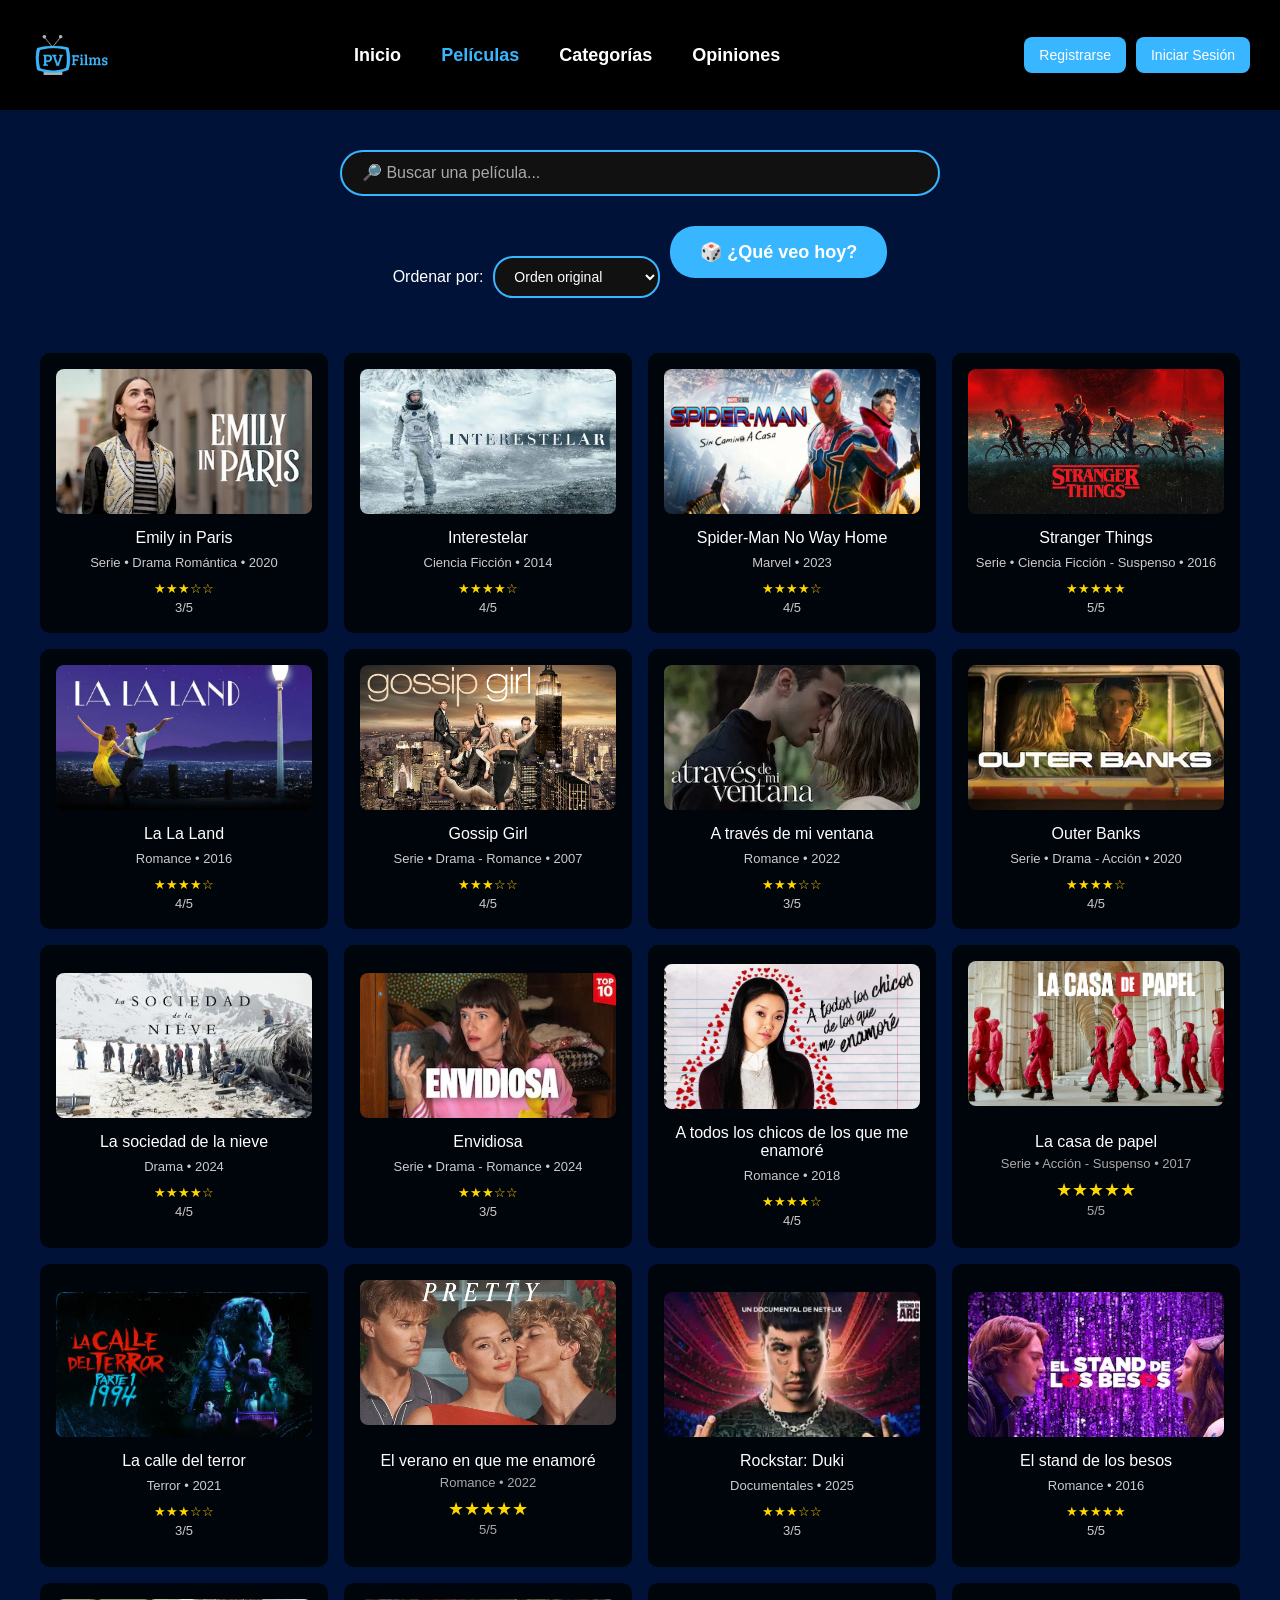
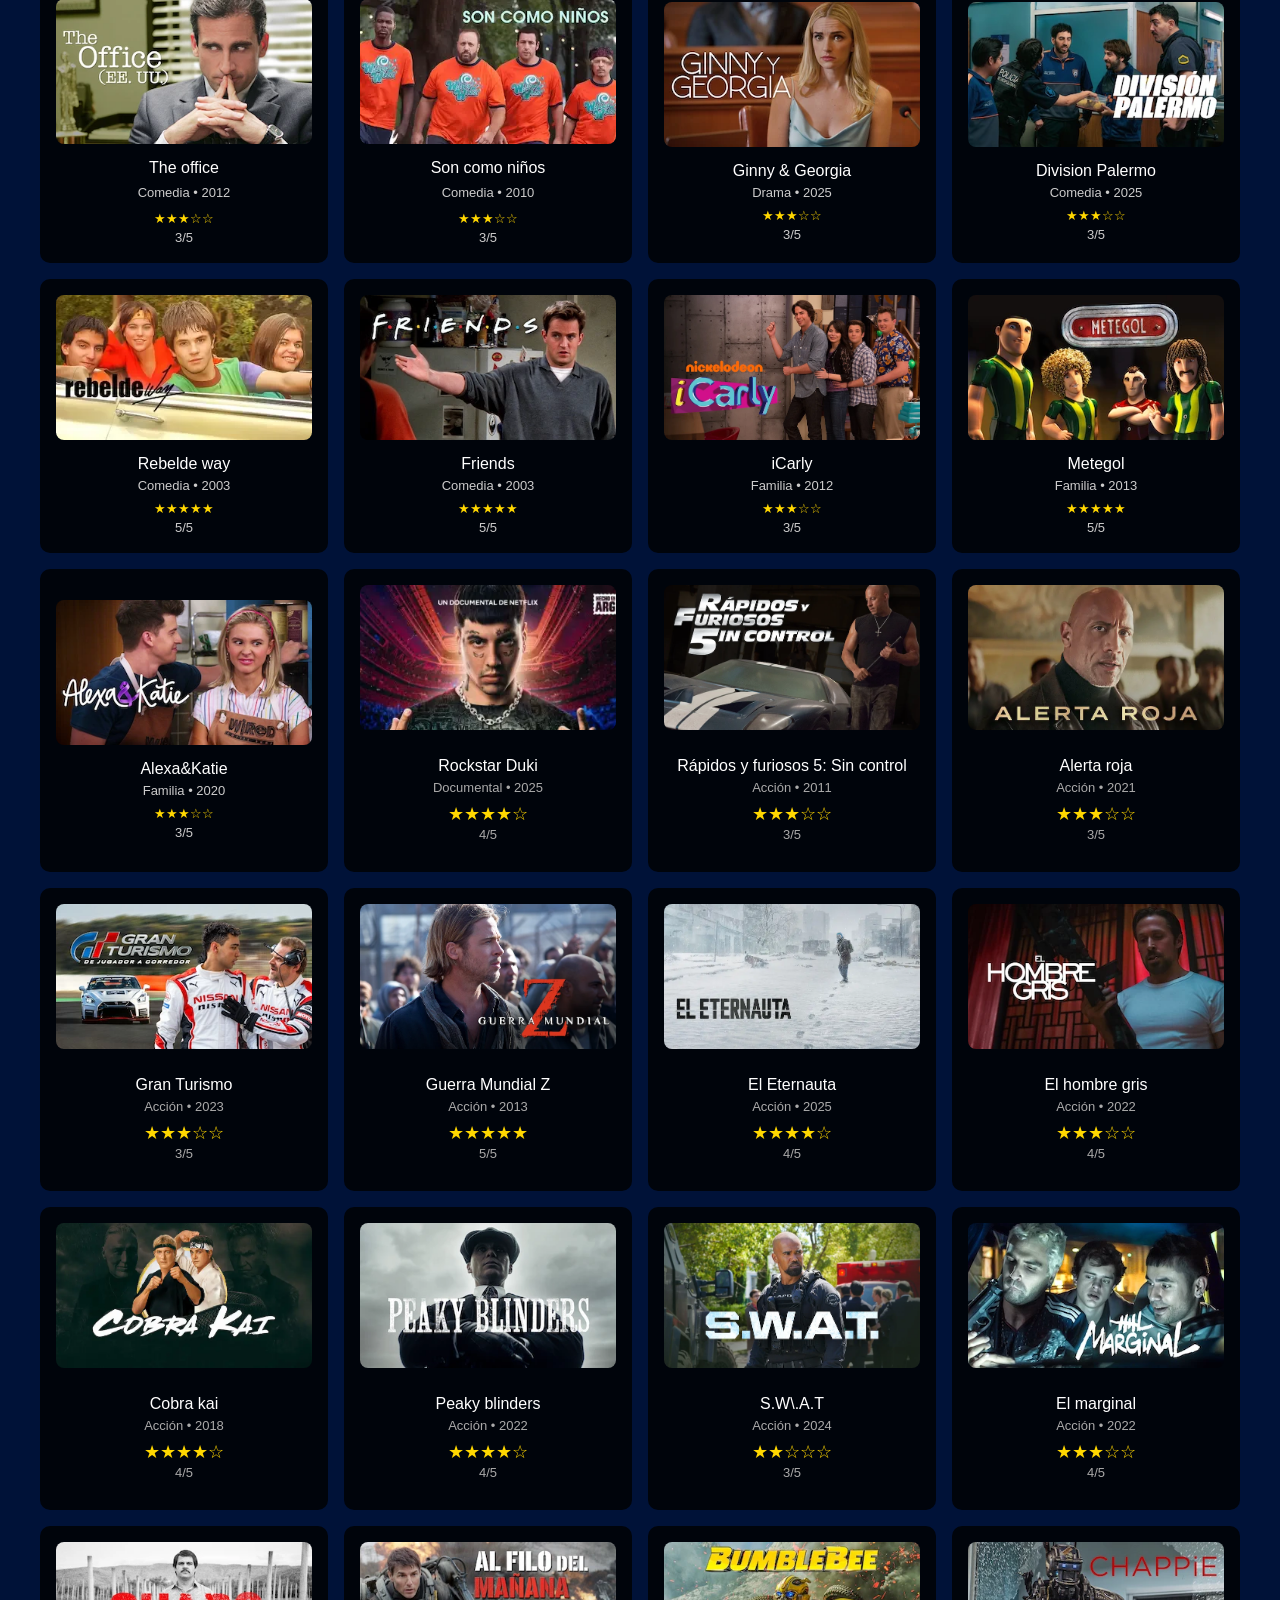
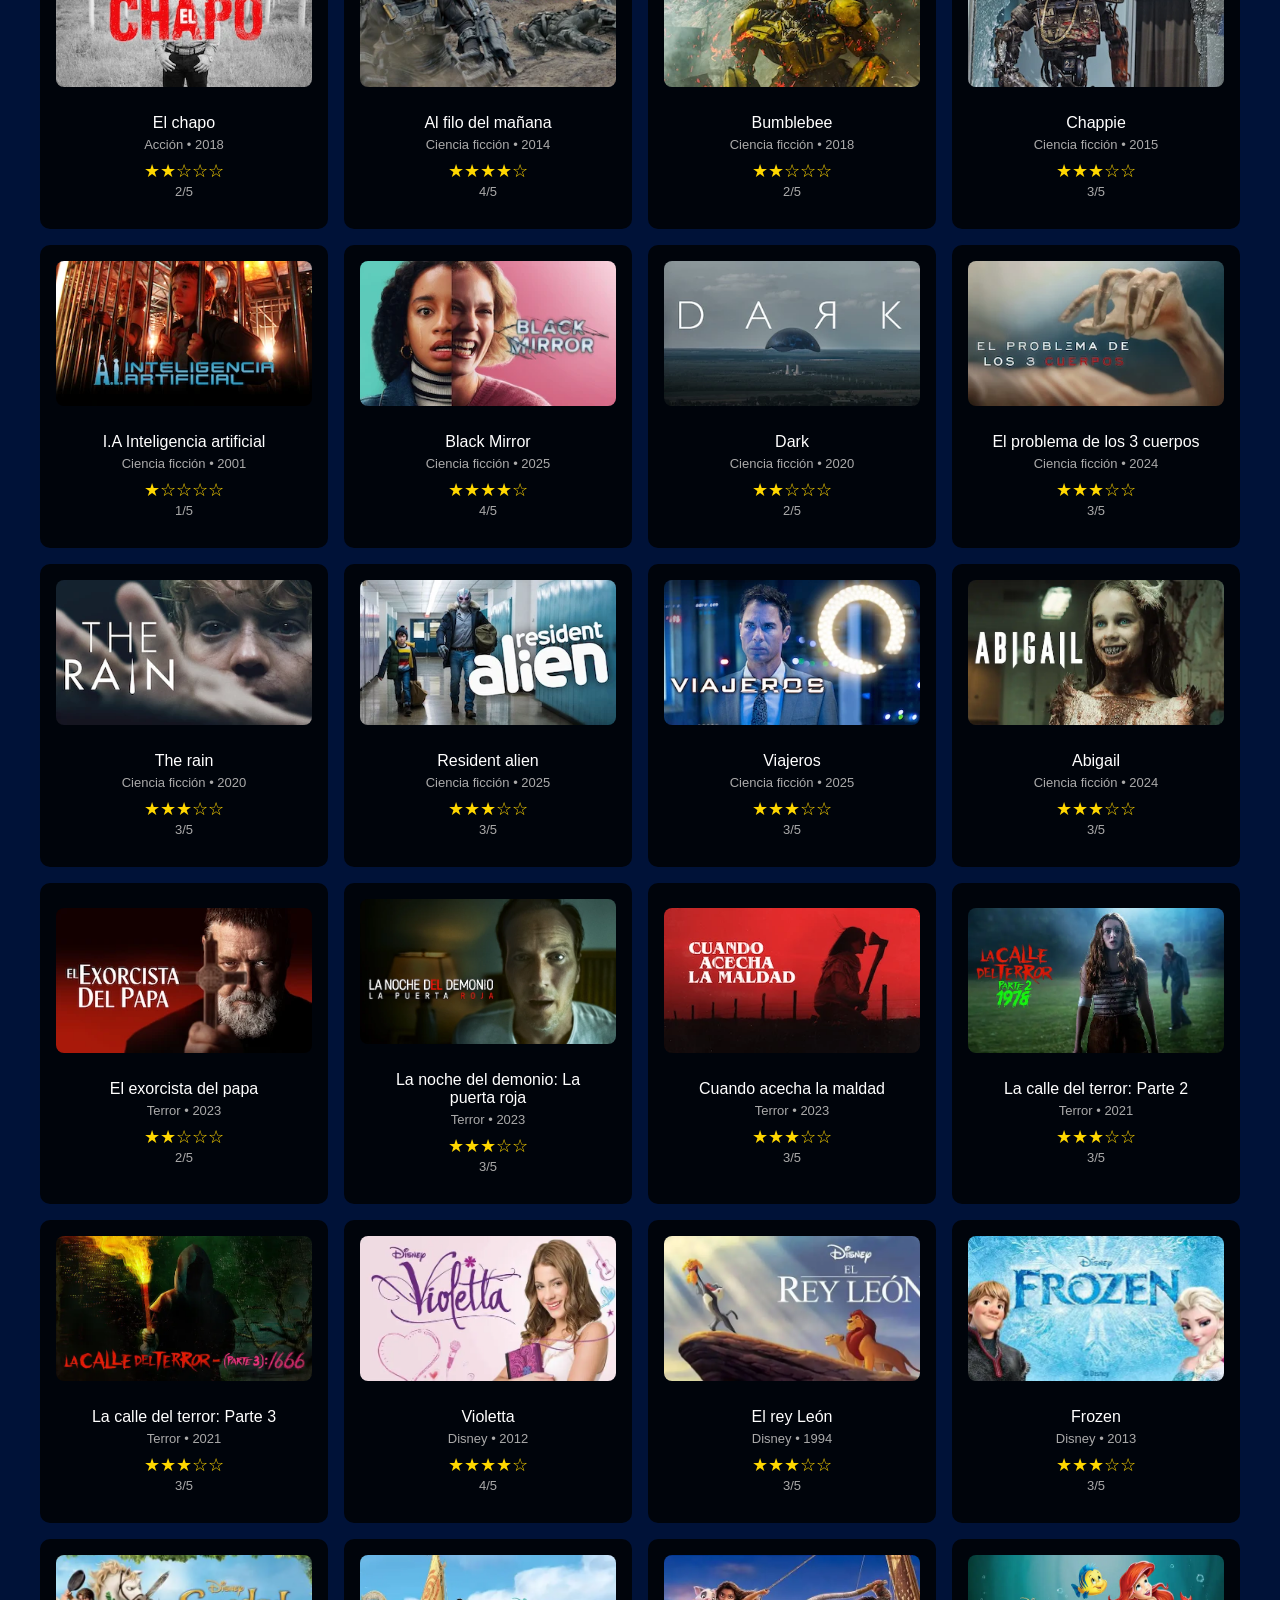
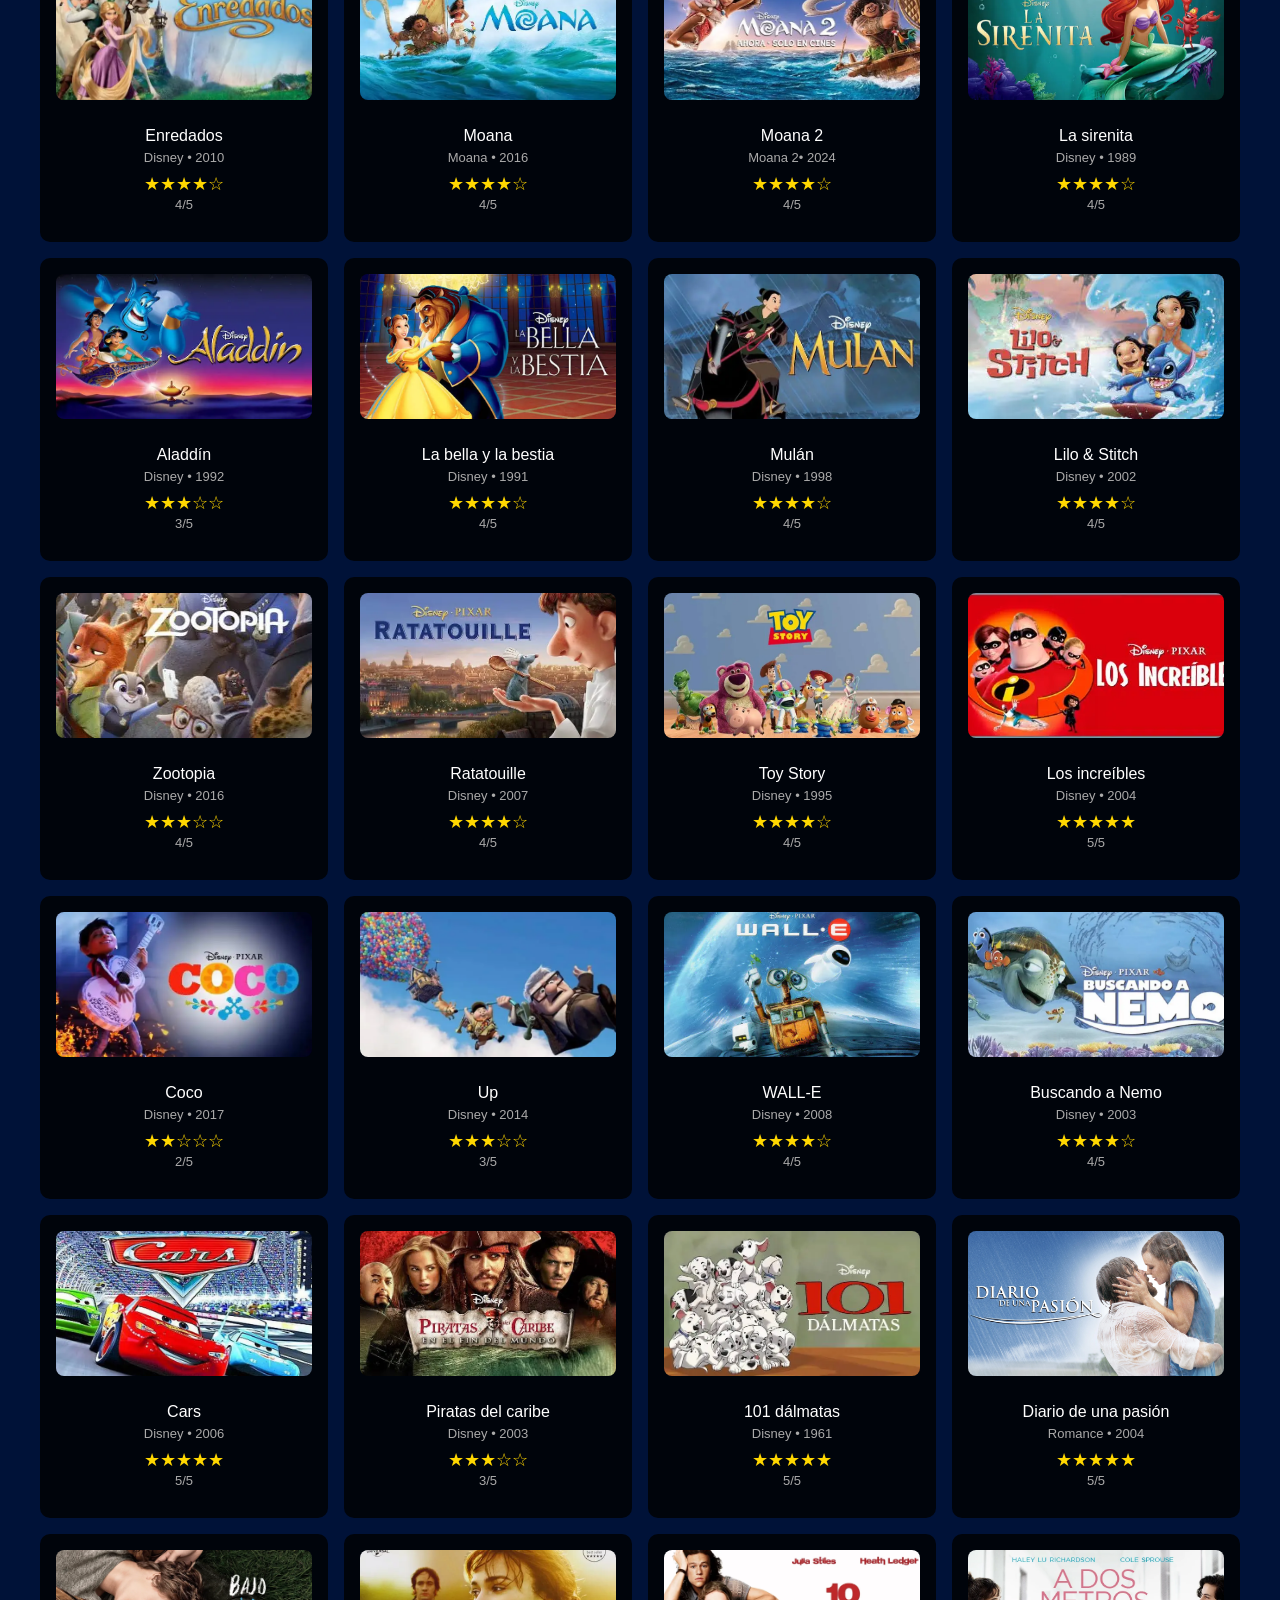
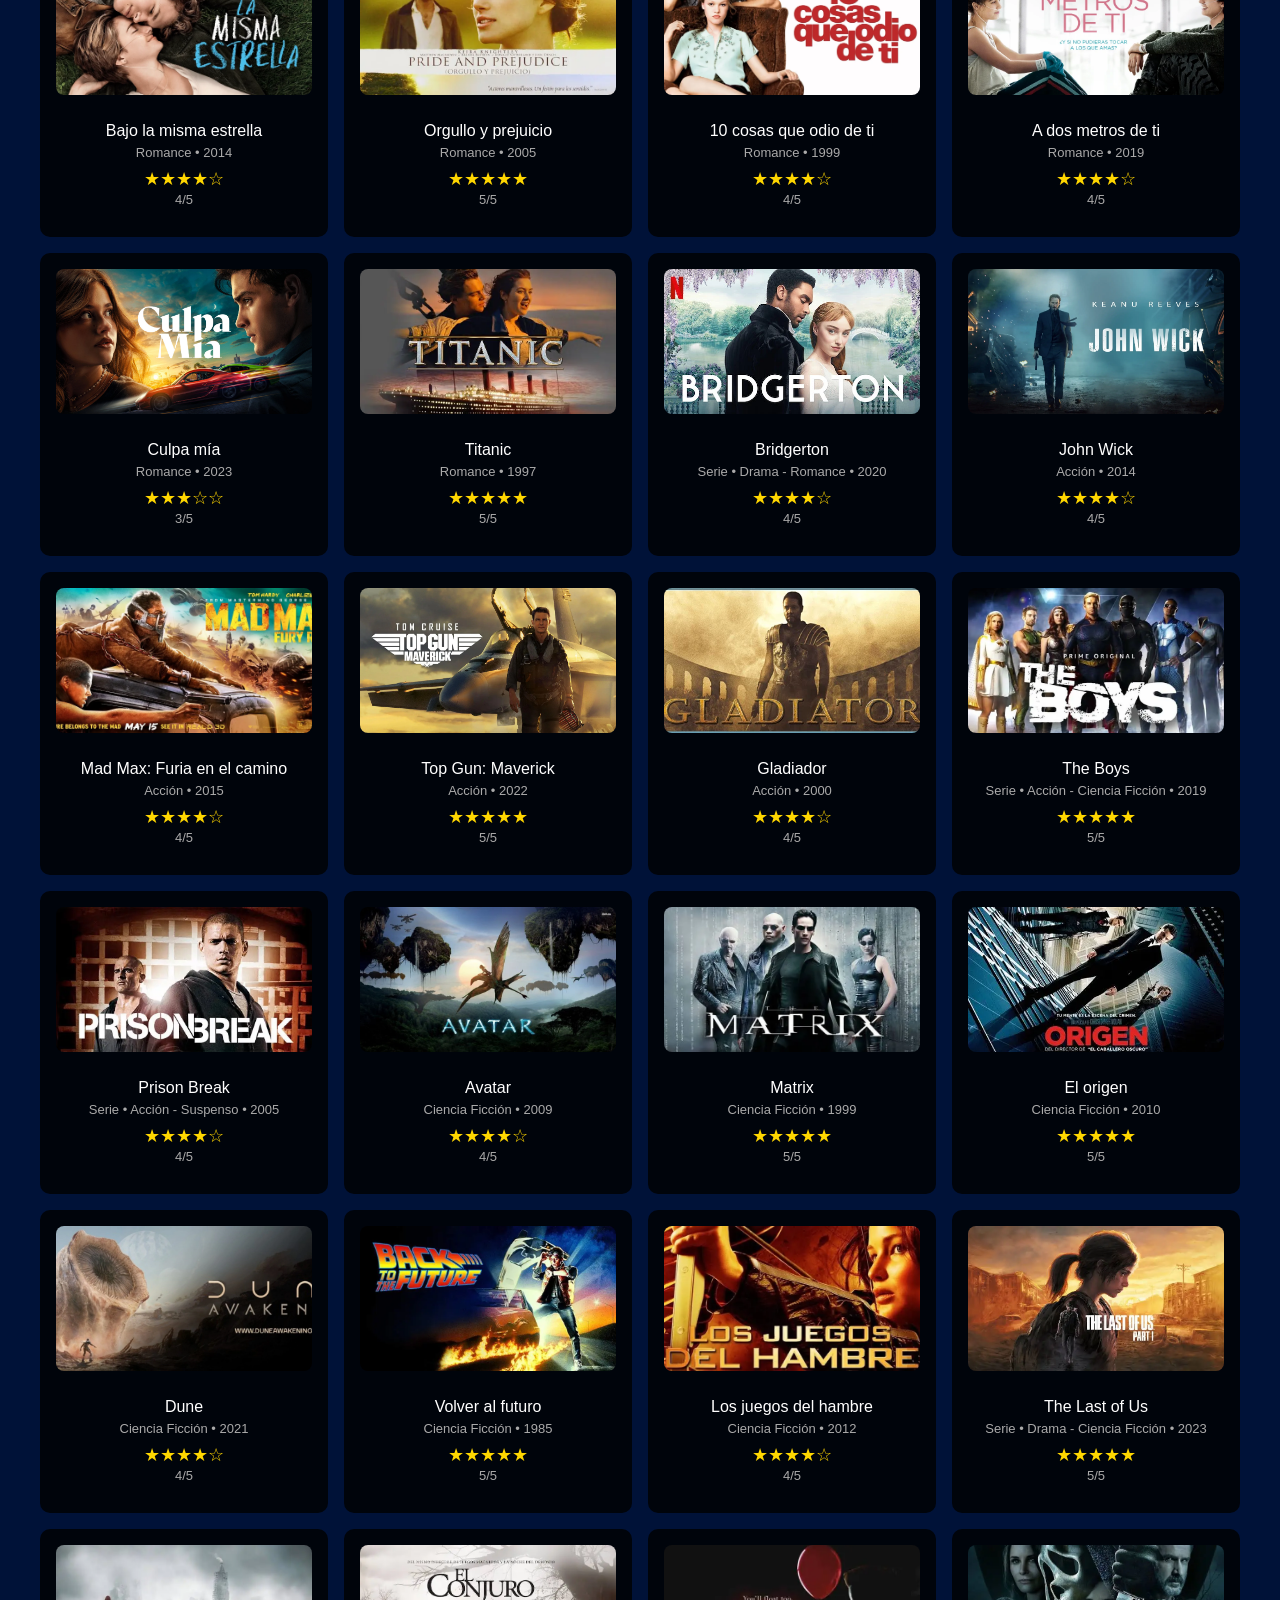
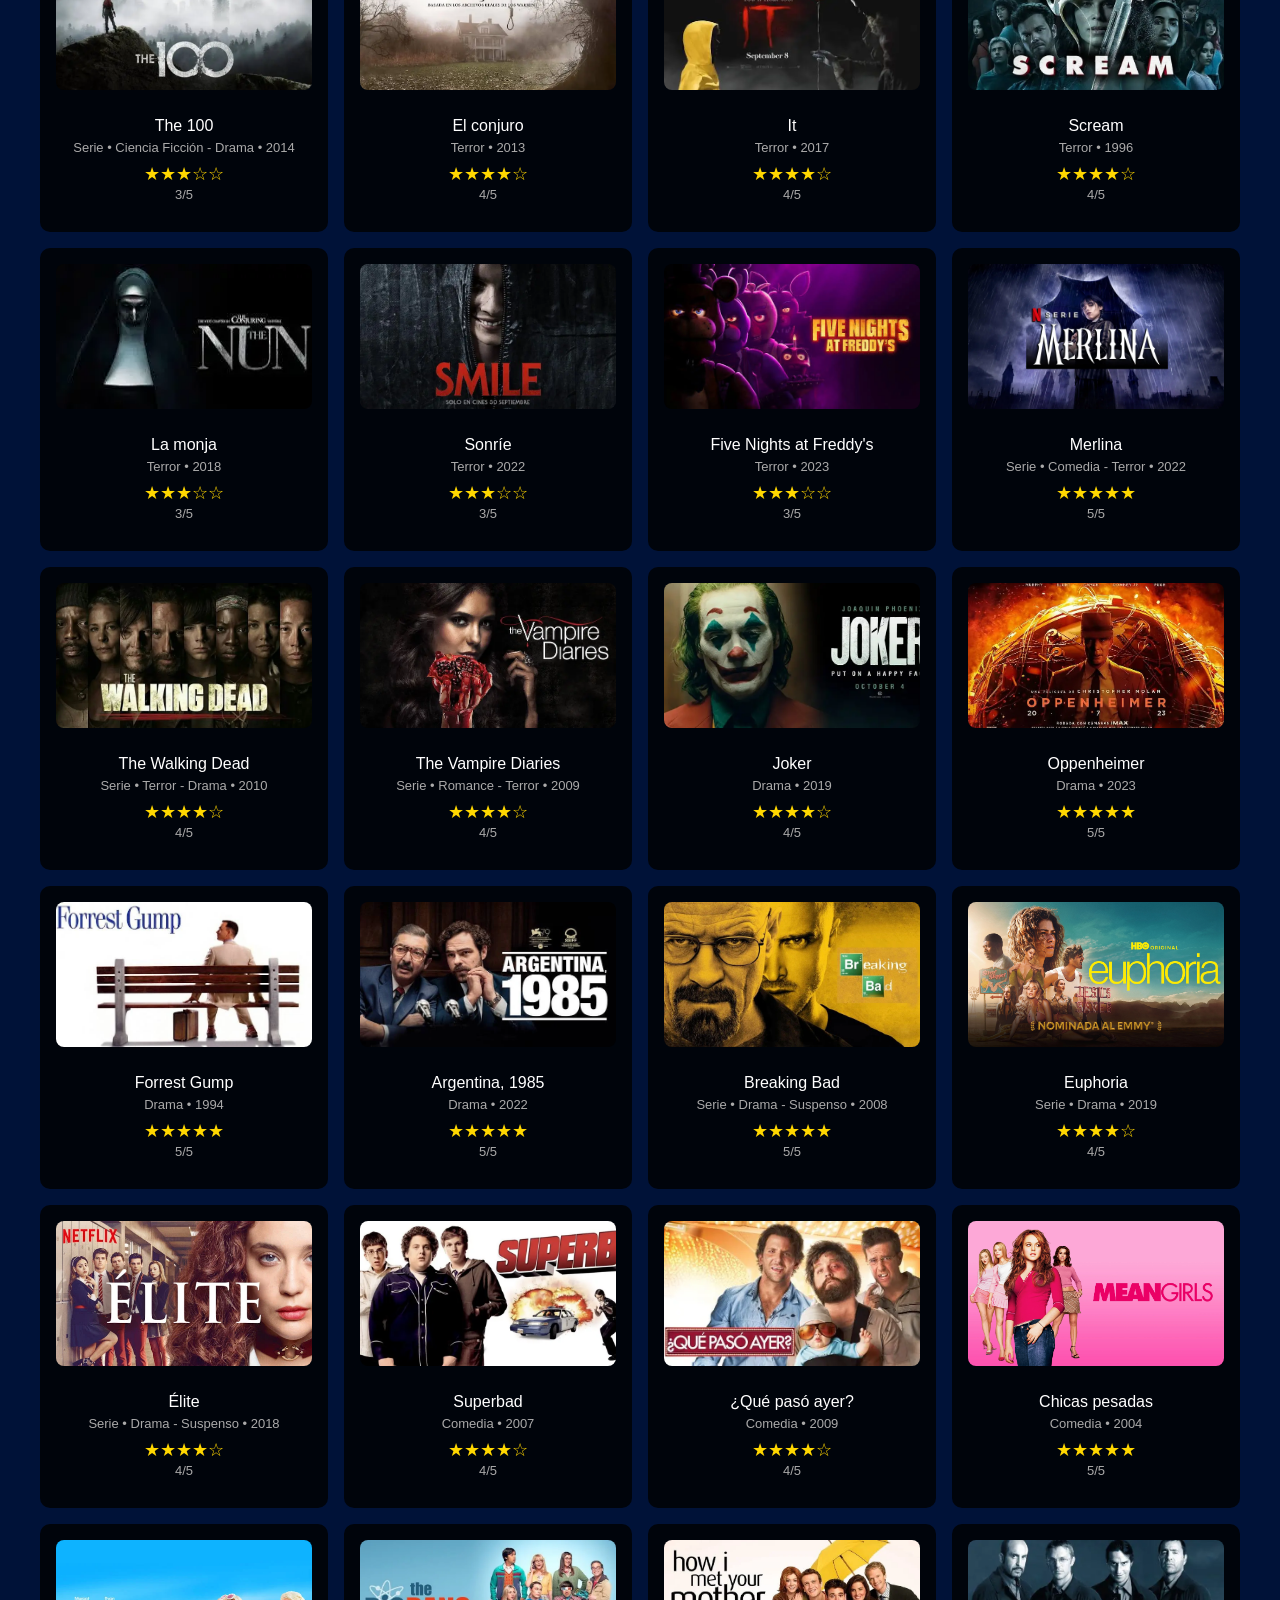
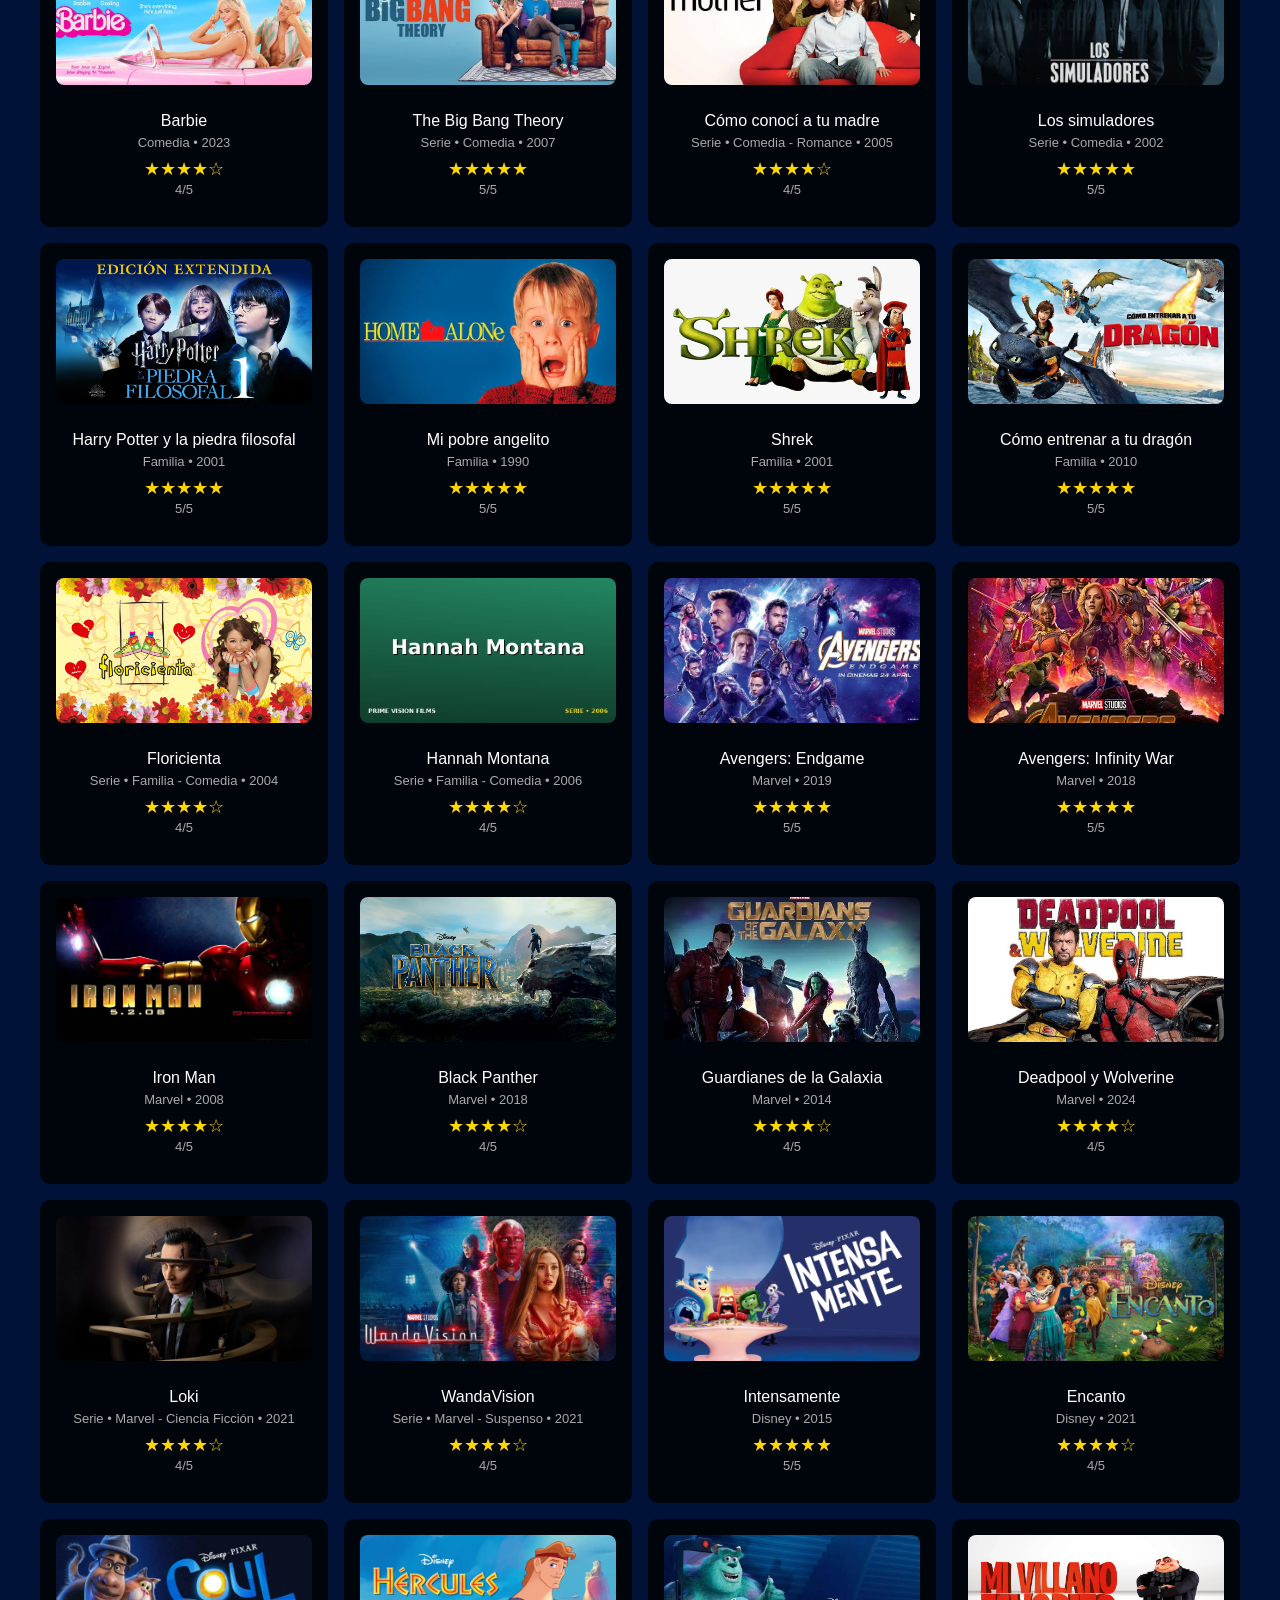
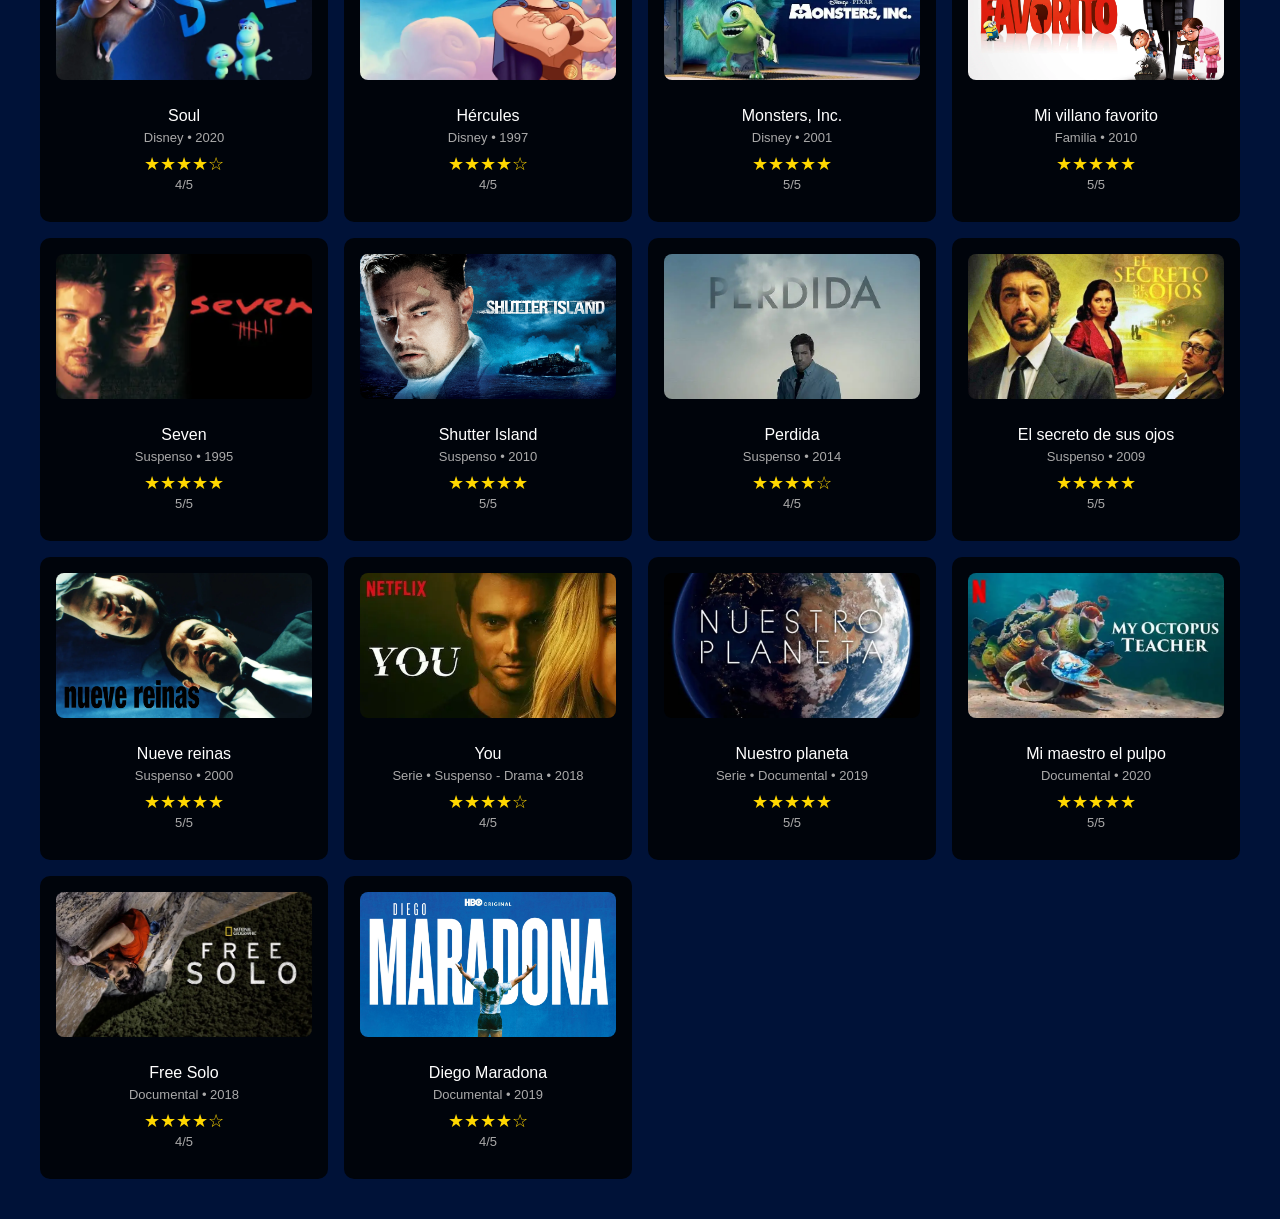
==== commit 57f3302f: "Arreglar imagenes" ====
--- a/pages/menu.html
+++ b/pages/menu.html
@@ -108,7 +108,7 @@
 <p class="nota">4/5</p>
 </div>
 <div class="tarjeta-pelicula">
-<img src="../Imagenes/la sociedad de la nieve.webp " alt=pelicula 9">
+<img src="../Imagenes/la sociedad de la nieve.webp" alt="pelicula 9">
 <h3>La sociedad de la nieve</h3>
 <p class="info-pelicula">Drama • 2024</p>
 <p class="estrellas">★★★★☆</p>
@@ -678,6 +678,681 @@
 <p class="info-pelicula">Disney • 1961</p>
 <p class="estrellas">★★★★★</p>
 <p class="nota">5/5</p>
+</div>
+</div>
+<div class="tarjeta-pelicula" data-generos="romance drama">
+<img src="../Imagenes/diario de una pasion.webp" alt="Diario de una pasión">
+<div class="tarjeta-info">
+<h3>Diario de una pasión</h3>
+<p class="info-pelicula">Romance • 2004</p>
+<p class="estrellas">★★★★★</p>
+<p class="nota">5/5</p>
+</div>
+</div>
+<div class="tarjeta-pelicula" data-generos="romance drama">
+<img src="../Imagenes/bajo la misma estrella.webp" alt="Bajo la misma estrella">
+<div class="tarjeta-info">
+<h3>Bajo la misma estrella</h3>
+<p class="info-pelicula">Romance • 2014</p>
+<p class="estrellas">★★★★☆</p>
+<p class="nota">4/5</p>
+</div>
+</div>
+<div class="tarjeta-pelicula" data-generos="romance drama">
+<img src="../Imagenes/orgullo y prejuicio.webp" alt="Orgullo y prejuicio">
+<div class="tarjeta-info">
+<h3>Orgullo y prejuicio</h3>
+<p class="info-pelicula">Romance • 2005</p>
+<p class="estrellas">★★★★★</p>
+<p class="nota">5/5</p>
+</div>
+</div>
+<div class="tarjeta-pelicula" data-generos="romance comedia">
+<img src="../Imagenes/10 cosas que odio de ti.webp" alt="10 cosas que odio de ti">
+<div class="tarjeta-info">
+<h3>10 cosas que odio de ti</h3>
+<p class="info-pelicula">Romance • 1999</p>
+<p class="estrellas">★★★★☆</p>
+<p class="nota">4/5</p>
+</div>
+</div>
+<div class="tarjeta-pelicula" data-generos="romance drama">
+<img src="../Imagenes/a dos metros de ti.webp" alt="A dos metros de ti">
+<div class="tarjeta-info">
+<h3>A dos metros de ti</h3>
+<p class="info-pelicula">Romance • 2019</p>
+<p class="estrellas">★★★★☆</p>
+<p class="nota">4/5</p>
+</div>
+</div>
+<div class="tarjeta-pelicula" data-generos="romance drama">
+<img src="../Imagenes/culpa mia.webp" alt="Culpa mía">
+<div class="tarjeta-info">
+<h3>Culpa mía</h3>
+<p class="info-pelicula">Romance • 2023</p>
+<p class="estrellas">★★★☆☆</p>
+<p class="nota">3/5</p>
+</div>
+</div>
+<div class="tarjeta-pelicula" data-generos="romance drama">
+<img src="../Imagenes/titanic.webp" alt="Titanic">
+<div class="tarjeta-info">
+<h3>Titanic</h3>
+<p class="info-pelicula">Romance • 1997</p>
+<p class="estrellas">★★★★★</p>
+<p class="nota">5/5</p>
+</div>
+</div>
+<div class="tarjeta-pelicula" data-generos="romance drama">
+<img src="../Imagenes/bridgerton.webp" alt="Bridgerton">
+<div class="tarjeta-info">
+<h3>Bridgerton</h3>
+<p class="info-pelicula">Serie • Drama - Romance • 2020</p>
+<p class="estrellas">★★★★☆</p>
+<p class="nota">4/5</p>
+</div>
+</div>
+<div class="tarjeta-pelicula" data-generos="accion suspenso">
+<img src="../Imagenes/john wick.webp" alt="John Wick">
+<div class="tarjeta-info">
+<h3>John Wick</h3>
+<p class="info-pelicula">Acción • 2014</p>
+<p class="estrellas">★★★★☆</p>
+<p class="nota">4/5</p>
+</div>
+</div>
+<div class="tarjeta-pelicula" data-generos="accion ciencia-ficcion">
+<img src="../Imagenes/mad max.webp" alt="Mad Max: Furia en el camino">
+<div class="tarjeta-info">
+<h3>Mad Max: Furia en el camino</h3>
+<p class="info-pelicula">Acción • 2015</p>
+<p class="estrellas">★★★★☆</p>
+<p class="nota">4/5</p>
+</div>
+</div>
+<div class="tarjeta-pelicula" data-generos="accion drama">
+<img src="../Imagenes/top gun maverick.webp" alt="Top Gun: Maverick">
+<div class="tarjeta-info">
+<h3>Top Gun: Maverick</h3>
+<p class="info-pelicula">Acción • 2022</p>
+<p class="estrellas">★★★★★</p>
+<p class="nota">5/5</p>
+</div>
+</div>
+<div class="tarjeta-pelicula" data-generos="accion drama">
+<img src="../Imagenes/gladiador.webp" alt="Gladiador">
+<div class="tarjeta-info">
+<h3>Gladiador</h3>
+<p class="info-pelicula">Acción • 2000</p>
+<p class="estrellas">★★★★☆</p>
+<p class="nota">4/5</p>
+</div>
+</div>
+<div class="tarjeta-pelicula" data-generos="accion ciencia-ficcion">
+<img src="../Imagenes/the boys.webp" alt="The Boys">
+<div class="tarjeta-info">
+<h3>The Boys</h3>
+<p class="info-pelicula">Serie • Acción - Ciencia Ficción • 2019</p>
+<p class="estrellas">★★★★★</p>
+<p class="nota">5/5</p>
+</div>
+</div>
+<div class="tarjeta-pelicula" data-generos="accion suspenso drama">
+<img src="../Imagenes/prison break.webp" alt="Prison Break">
+<div class="tarjeta-info">
+<h3>Prison Break</h3>
+<p class="info-pelicula">Serie • Acción - Suspenso • 2005</p>
+<p class="estrellas">★★★★☆</p>
+<p class="nota">4/5</p>
+</div>
+</div>
+<div class="tarjeta-pelicula" data-generos="ciencia-ficcion accion">
+<img src="../Imagenes/avatar.webp" alt="Avatar">
+<div class="tarjeta-info">
+<h3>Avatar</h3>
+<p class="info-pelicula">Ciencia Ficción • 2009</p>
+<p class="estrellas">★★★★☆</p>
+<p class="nota">4/5</p>
+</div>
+</div>
+<div class="tarjeta-pelicula" data-generos="ciencia-ficcion accion">
+<img src="../Imagenes/matrix.webp" alt="Matrix">
+<div class="tarjeta-info">
+<h3>Matrix</h3>
+<p class="info-pelicula">Ciencia Ficción • 1999</p>
+<p class="estrellas">★★★★★</p>
+<p class="nota">5/5</p>
+</div>
+</div>
+<div class="tarjeta-pelicula" data-generos="ciencia-ficcion suspenso">
+<img src="../Imagenes/el origen.webp" alt="El origen">
+<div class="tarjeta-info">
+<h3>El origen</h3>
+<p class="info-pelicula">Ciencia Ficción • 2010</p>
+<p class="estrellas">★★★★★</p>
+<p class="nota">5/5</p>
+</div>
+</div>
+<div class="tarjeta-pelicula" data-generos="ciencia-ficcion drama">
+<img src="../Imagenes/dune.webp" alt="Dune">
+<div class="tarjeta-info">
+<h3>Dune</h3>
+<p class="info-pelicula">Ciencia Ficción • 2021</p>
+<p class="estrellas">★★★★☆</p>
+<p class="nota">4/5</p>
+</div>
+</div>
+<div class="tarjeta-pelicula" data-generos="ciencia-ficcion comedia">
+<img src="../Imagenes/volver al futuro.webp" alt="Volver al futuro">
+<div class="tarjeta-info">
+<h3>Volver al futuro</h3>
+<p class="info-pelicula">Ciencia Ficción • 1985</p>
+<p class="estrellas">★★★★★</p>
+<p class="nota">5/5</p>
+</div>
+</div>
+<div class="tarjeta-pelicula" data-generos="ciencia-ficcion accion">
+<img src="../Imagenes/los juegos del hambre.webp" alt="Los juegos del hambre">
+<div class="tarjeta-info">
+<h3>Los juegos del hambre</h3>
+<p class="info-pelicula">Ciencia Ficción • 2012</p>
+<p class="estrellas">★★★★☆</p>
+<p class="nota">4/5</p>
+</div>
+</div>
+<div class="tarjeta-pelicula" data-generos="ciencia-ficcion drama terror">
+<img src="../Imagenes/the last of us.webp" alt="The Last of Us">
+<div class="tarjeta-info">
+<h3>The Last of Us</h3>
+<p class="info-pelicula">Serie • Drama - Ciencia Ficción • 2023</p>
+<p class="estrellas">★★★★★</p>
+<p class="nota">5/5</p>
+</div>
+</div>
+<div class="tarjeta-pelicula" data-generos="ciencia-ficcion drama">
+<img src="../Imagenes/the 100.webp" alt="The 100">
+<div class="tarjeta-info">
+<h3>The 100</h3>
+<p class="info-pelicula">Serie • Ciencia Ficción - Drama • 2014</p>
+<p class="estrellas">★★★☆☆</p>
+<p class="nota">3/5</p>
+</div>
+</div>
+<div class="tarjeta-pelicula" data-generos="terror suspenso">
+<img src="../Imagenes/el conjuro.webp" alt="El conjuro">
+<div class="tarjeta-info">
+<h3>El conjuro</h3>
+<p class="info-pelicula">Terror • 2013</p>
+<p class="estrellas">★★★★☆</p>
+<p class="nota">4/5</p>
+</div>
+</div>
+<div class="tarjeta-pelicula" data-generos="terror">
+<img src="../Imagenes/it.webp" alt="It">
+<div class="tarjeta-info">
+<h3>It</h3>
+<p class="info-pelicula">Terror • 2017</p>
+<p class="estrellas">★★★★☆</p>
+<p class="nota">4/5</p>
+</div>
+</div>
+<div class="tarjeta-pelicula" data-generos="terror suspenso">
+<img src="../Imagenes/scream.webp" alt="Scream">
+<div class="tarjeta-info">
+<h3>Scream</h3>
+<p class="info-pelicula">Terror • 1996</p>
+<p class="estrellas">★★★★☆</p>
+<p class="nota">4/5</p>
+</div>
+</div>
+<div class="tarjeta-pelicula" data-generos="terror">
+<img src="../Imagenes/la monja.webp" alt="La monja">
+<div class="tarjeta-info">
+<h3>La monja</h3>
+<p class="info-pelicula">Terror • 2018</p>
+<p class="estrellas">★★★☆☆</p>
+<p class="nota">3/5</p>
+</div>
+</div>
+<div class="tarjeta-pelicula" data-generos="terror suspenso">
+<img src="../Imagenes/sonrie.webp" alt="Sonríe">
+<div class="tarjeta-info">
+<h3>Sonríe</h3>
+<p class="info-pelicula">Terror • 2022</p>
+<p class="estrellas">★★★☆☆</p>
+<p class="nota">3/5</p>
+</div>
+</div>
+<div class="tarjeta-pelicula" data-generos="terror suspenso">
+<img src="../Imagenes/five nights at freddys.webp" alt="Five Nights at Freddy's">
+<div class="tarjeta-info">
+<h3>Five Nights at Freddy's</h3>
+<p class="info-pelicula">Terror • 2023</p>
+<p class="estrellas">★★★☆☆</p>
+<p class="nota">3/5</p>
+</div>
+</div>
+<div class="tarjeta-pelicula" data-generos="terror comedia suspenso">
+<img src="../Imagenes/merlina.webp" alt="Merlina">
+<div class="tarjeta-info">
+<h3>Merlina</h3>
+<p class="info-pelicula">Serie • Comedia - Terror • 2022</p>
+<p class="estrellas">★★★★★</p>
+<p class="nota">5/5</p>
+</div>
+</div>
+<div class="tarjeta-pelicula" data-generos="terror drama accion">
+<img src="../Imagenes/the walking dead.webp" alt="The Walking Dead">
+<div class="tarjeta-info">
+<h3>The Walking Dead</h3>
+<p class="info-pelicula">Serie • Terror - Drama • 2010</p>
+<p class="estrellas">★★★★☆</p>
+<p class="nota">4/5</p>
+</div>
+</div>
+<div class="tarjeta-pelicula" data-generos="romance terror drama">
+<img src="../Imagenes/the vampire diaries.webp" alt="The Vampire Diaries">
+<div class="tarjeta-info">
+<h3>The Vampire Diaries</h3>
+<p class="info-pelicula">Serie • Romance - Terror • 2009</p>
+<p class="estrellas">★★★★☆</p>
+<p class="nota">4/5</p>
+</div>
+</div>
+<div class="tarjeta-pelicula" data-generos="drama suspenso">
+<img src="../Imagenes/joker.webp" alt="Joker">
+<div class="tarjeta-info">
+<h3>Joker</h3>
+<p class="info-pelicula">Drama • 2019</p>
+<p class="estrellas">★★★★☆</p>
+<p class="nota">4/5</p>
+</div>
+</div>
+<div class="tarjeta-pelicula" data-generos="drama">
+<img src="../Imagenes/oppenheimer.webp" alt="Oppenheimer">
+<div class="tarjeta-info">
+<h3>Oppenheimer</h3>
+<p class="info-pelicula">Drama • 2023</p>
+<p class="estrellas">★★★★★</p>
+<p class="nota">5/5</p>
+</div>
+</div>
+<div class="tarjeta-pelicula" data-generos="drama romance comedia">
+<img src="../Imagenes/forrest gump.webp" alt="Forrest Gump">
+<div class="tarjeta-info">
+<h3>Forrest Gump</h3>
+<p class="info-pelicula">Drama • 1994</p>
+<p class="estrellas">★★★★★</p>
+<p class="nota">5/5</p>
+</div>
+</div>
+<div class="tarjeta-pelicula" data-generos="drama">
+<img src="../Imagenes/argentina 1985.webp" alt="Argentina, 1985">
+<div class="tarjeta-info">
+<h3>Argentina, 1985</h3>
+<p class="info-pelicula">Drama • 2022</p>
+<p class="estrellas">★★★★★</p>
+<p class="nota">5/5</p>
+</div>
+</div>
+<div class="tarjeta-pelicula" data-generos="drama suspenso">
+<img src="../Imagenes/breaking bad.webp" alt="Breaking Bad">
+<div class="tarjeta-info">
+<h3>Breaking Bad</h3>
+<p class="info-pelicula">Serie • Drama - Suspenso • 2008</p>
+<p class="estrellas">★★★★★</p>
+<p class="nota">5/5</p>
+</div>
+</div>
+<div class="tarjeta-pelicula" data-generos="drama">
+<img src="../Imagenes/euphoria.webp" alt="Euphoria">
+<div class="tarjeta-info">
+<h3>Euphoria</h3>
+<p class="info-pelicula">Serie • Drama • 2019</p>
+<p class="estrellas">★★★★☆</p>
+<p class="nota">4/5</p>
+</div>
+</div>
+<div class="tarjeta-pelicula" data-generos="drama suspenso">
+<img src="../Imagenes/elite.webp" alt="Élite">
+<div class="tarjeta-info">
+<h3>Élite</h3>
+<p class="info-pelicula">Serie • Drama - Suspenso • 2018</p>
+<p class="estrellas">★★★★☆</p>
+<p class="nota">4/5</p>
+</div>
+</div>
+<div class="tarjeta-pelicula" data-generos="comedia">
+<img src="../Imagenes/superbad.webp" alt="Superbad">
+<div class="tarjeta-info">
+<h3>Superbad</h3>
+<p class="info-pelicula">Comedia • 2007</p>
+<p class="estrellas">★★★★☆</p>
+<p class="nota">4/5</p>
+</div>
+</div>
+<div class="tarjeta-pelicula" data-generos="comedia">
+<img src="../Imagenes/que paso ayer.webp" alt="¿Qué pasó ayer?">
+<div class="tarjeta-info">
+<h3>¿Qué pasó ayer?</h3>
+<p class="info-pelicula">Comedia • 2009</p>
+<p class="estrellas">★★★★☆</p>
+<p class="nota">4/5</p>
+</div>
+</div>
+<div class="tarjeta-pelicula" data-generos="comedia">
+<img src="../Imagenes/chicas pesadas.webp" alt="Chicas pesadas">
+<div class="tarjeta-info">
+<h3>Chicas pesadas</h3>
+<p class="info-pelicula">Comedia • 2004</p>
+<p class="estrellas">★★★★★</p>
+<p class="nota">5/5</p>
+</div>
+</div>
+<div class="tarjeta-pelicula" data-generos="comedia familia">
+<img src="../Imagenes/barbie.webp" alt="Barbie">
+<div class="tarjeta-info">
+<h3>Barbie</h3>
+<p class="info-pelicula">Comedia • 2023</p>
+<p class="estrellas">★★★★☆</p>
+<p class="nota">4/5</p>
+</div>
+</div>
+<div class="tarjeta-pelicula" data-generos="comedia">
+<img src="../Imagenes/the big bang theory.webp" alt="The Big Bang Theory">
+<div class="tarjeta-info">
+<h3>The Big Bang Theory</h3>
+<p class="info-pelicula">Serie • Comedia • 2007</p>
+<p class="estrellas">★★★★★</p>
+<p class="nota">5/5</p>
+</div>
+</div>
+<div class="tarjeta-pelicula" data-generos="comedia romance">
+<img src="../Imagenes/como conoci a tu madre.webp" alt="Cómo conocí a tu madre">
+<div class="tarjeta-info">
+<h3>Cómo conocí a tu madre</h3>
+<p class="info-pelicula">Serie • Comedia - Romance • 2005</p>
+<p class="estrellas">★★★★☆</p>
+<p class="nota">4/5</p>
+</div>
+</div>
+<div class="tarjeta-pelicula" data-generos="comedia">
+<img src="../Imagenes/los simuladores.webp" alt="Los simuladores">
+<div class="tarjeta-info">
+<h3>Los simuladores</h3>
+<p class="info-pelicula">Serie • Comedia • 2002</p>
+<p class="estrellas">★★★★★</p>
+<p class="nota">5/5</p>
+</div>
+</div>
+<div class="tarjeta-pelicula" data-generos="familia">
+<img src="../Imagenes/harry potter.webp" alt="Harry Potter y la piedra filosofal">
+<div class="tarjeta-info">
+<h3>Harry Potter y la piedra filosofal</h3>
+<p class="info-pelicula">Familia • 2001</p>
+<p class="estrellas">★★★★★</p>
+<p class="nota">5/5</p>
+</div>
+</div>
+<div class="tarjeta-pelicula" data-generos="familia comedia">
+<img src="../Imagenes/mi pobre angelito.webp" alt="Mi pobre angelito">
+<div class="tarjeta-info">
+<h3>Mi pobre angelito</h3>
+<p class="info-pelicula">Familia • 1990</p>
+<p class="estrellas">★★★★★</p>
+<p class="nota">5/5</p>
+</div>
+</div>
+<div class="tarjeta-pelicula" data-generos="familia comedia">
+<img src="../Imagenes/shrek.webp" alt="Shrek">
+<div class="tarjeta-info">
+<h3>Shrek</h3>
+<p class="info-pelicula">Familia • 2001</p>
+<p class="estrellas">★★★★★</p>
+<p class="nota">5/5</p>
+</div>
+</div>
+<div class="tarjeta-pelicula" data-generos="familia">
+<img src="../Imagenes/como entrenar a tu dragon.webp" alt="Cómo entrenar a tu dragón">
+<div class="tarjeta-info">
+<h3>Cómo entrenar a tu dragón</h3>
+<p class="info-pelicula">Familia • 2010</p>
+<p class="estrellas">★★★★★</p>
+<p class="nota">5/5</p>
+</div>
+</div>
+<div class="tarjeta-pelicula" data-generos="familia comedia romance">
+<img src="../Imagenes/floricienta.webp" alt="Floricienta">
+<div class="tarjeta-info">
+<h3>Floricienta</h3>
+<p class="info-pelicula">Serie • Familia - Comedia • 2004</p>
+<p class="estrellas">★★★★☆</p>
+<p class="nota">4/5</p>
+</div>
+</div>
+<div class="tarjeta-pelicula" data-generos="familia comedia">
+<img src="../Imagenes/hannah montana.webp" alt="Hannah Montana">
+<div class="tarjeta-info">
+<h3>Hannah Montana</h3>
+<p class="info-pelicula">Serie • Familia - Comedia • 2006</p>
+<p class="estrellas">★★★★☆</p>
+<p class="nota">4/5</p>
+</div>
+</div>
+<div class="tarjeta-pelicula" data-generos="marvel accion ciencia-ficcion">
+<img src="../Imagenes/avengers endgame.webp" alt="Avengers: Endgame">
+<div class="tarjeta-info">
+<h3>Avengers: Endgame</h3>
+<p class="info-pelicula">Marvel • 2019</p>
+<p class="estrellas">★★★★★</p>
+<p class="nota">5/5</p>
+</div>
+</div>
+<div class="tarjeta-pelicula" data-generos="marvel accion ciencia-ficcion">
+<img src="../Imagenes/avengers infinity war.webp" alt="Avengers: Infinity War">
+<div class="tarjeta-info">
+<h3>Avengers: Infinity War</h3>
+<p class="info-pelicula">Marvel • 2018</p>
+<p class="estrellas">★★★★★</p>
+<p class="nota">5/5</p>
+</div>
+</div>
+<div class="tarjeta-pelicula" data-generos="marvel accion">
+<img src="../Imagenes/iron man.webp" alt="Iron Man">
+<div class="tarjeta-info">
+<h3>Iron Man</h3>
+<p class="info-pelicula">Marvel • 2008</p>
+<p class="estrellas">★★★★☆</p>
+<p class="nota">4/5</p>
+</div>
+</div>
+<div class="tarjeta-pelicula" data-generos="marvel accion">
+<img src="../Imagenes/black panther.webp" alt="Black Panther">
+<div class="tarjeta-info">
+<h3>Black Panther</h3>
+<p class="info-pelicula">Marvel • 2018</p>
+<p class="estrellas">★★★★☆</p>
+<p class="nota">4/5</p>
+</div>
+</div>
+<div class="tarjeta-pelicula" data-generos="marvel accion comedia">
+<img src="../Imagenes/guardianes de la galaxia.webp" alt="Guardianes de la Galaxia">
+<div class="tarjeta-info">
+<h3>Guardianes de la Galaxia</h3>
+<p class="info-pelicula">Marvel • 2014</p>
+<p class="estrellas">★★★★☆</p>
+<p class="nota">4/5</p>
+</div>
+</div>
+<div class="tarjeta-pelicula" data-generos="marvel accion comedia">
+<img src="../Imagenes/deadpool y wolverine.webp" alt="Deadpool y Wolverine">
+<div class="tarjeta-info">
+<h3>Deadpool y Wolverine</h3>
+<p class="info-pelicula">Marvel • 2024</p>
+<p class="estrellas">★★★★☆</p>
+<p class="nota">4/5</p>
+</div>
+</div>
+<div class="tarjeta-pelicula" data-generos="marvel ciencia-ficcion">
+<img src="../Imagenes/loki.webp" alt="Loki">
+<div class="tarjeta-info">
+<h3>Loki</h3>
+<p class="info-pelicula">Serie • Marvel - Ciencia Ficción • 2021</p>
+<p class="estrellas">★★★★☆</p>
+<p class="nota">4/5</p>
+</div>
+</div>
+<div class="tarjeta-pelicula" data-generos="marvel misterio suspenso">
+<img src="../Imagenes/wandavision.webp" alt="WandaVision">
+<div class="tarjeta-info">
+<h3>WandaVision</h3>
+<p class="info-pelicula">Serie • Marvel - Suspenso • 2021</p>
+<p class="estrellas">★★★★☆</p>
+<p class="nota">4/5</p>
+</div>
+</div>
+<div class="tarjeta-pelicula" data-generos="disney familia">
+<img src="../Imagenes/intensamente.webp" alt="Intensamente">
+<div class="tarjeta-info">
+<h3>Intensamente</h3>
+<p class="info-pelicula">Disney • 2015</p>
+<p class="estrellas">★★★★★</p>
+<p class="nota">5/5</p>
+</div>
+</div>
+<div class="tarjeta-pelicula" data-generos="disney familia">
+<img src="../Imagenes/encanto.webp" alt="Encanto">
+<div class="tarjeta-info">
+<h3>Encanto</h3>
+<p class="info-pelicula">Disney • 2021</p>
+<p class="estrellas">★★★★☆</p>
+<p class="nota">4/5</p>
+</div>
+</div>
+<div class="tarjeta-pelicula" data-generos="disney familia">
+<img src="../Imagenes/soul.webp" alt="Soul">
+<div class="tarjeta-info">
+<h3>Soul</h3>
+<p class="info-pelicula">Disney • 2020</p>
+<p class="estrellas">★★★★☆</p>
+<p class="nota">4/5</p>
+</div>
+</div>
+<div class="tarjeta-pelicula" data-generos="disney familia">
+<img src="../Imagenes/hercules.webp" alt="Hércules">
+<div class="tarjeta-info">
+<h3>Hércules</h3>
+<p class="info-pelicula">Disney • 1997</p>
+<p class="estrellas">★★★★☆</p>
+<p class="nota">4/5</p>
+</div>
+</div>
+<div class="tarjeta-pelicula" data-generos="disney familia comedia">
+<img src="../Imagenes/monsters inc.webp" alt="Monsters, Inc.">
+<div class="tarjeta-info">
+<h3>Monsters, Inc.</h3>
+<p class="info-pelicula">Disney • 2001</p>
+<p class="estrellas">★★★★★</p>
+<p class="nota">5/5</p>
+</div>
+</div>
+<div class="tarjeta-pelicula" data-generos="familia comedia">
+<img src="../Imagenes/mi villano favorito.webp" alt="Mi villano favorito">
+<div class="tarjeta-info">
+<h3>Mi villano favorito</h3>
+<p class="info-pelicula">Familia • 2010</p>
+<p class="estrellas">★★★★★</p>
+<p class="nota">5/5</p>
+</div>
+</div>
+<div class="tarjeta-pelicula" data-generos="suspenso drama">
+<img src="../Imagenes/seven.webp" alt="Seven">
+<div class="tarjeta-info">
+<h3>Seven</h3>
+<p class="info-pelicula">Suspenso • 1995</p>
+<p class="estrellas">★★★★★</p>
+<p class="nota">5/5</p>
+</div>
+</div>
+<div class="tarjeta-pelicula" data-generos="suspenso drama">
+<img src="../Imagenes/shutter island.webp" alt="Shutter Island">
+<div class="tarjeta-info">
+<h3>Shutter Island</h3>
+<p class="info-pelicula">Suspenso • 2010</p>
+<p class="estrellas">★★★★★</p>
+<p class="nota">5/5</p>
+</div>
+</div>
+<div class="tarjeta-pelicula" data-generos="suspenso drama">
+<img src="../Imagenes/perdida.webp" alt="Perdida">
+<div class="tarjeta-info">
+<h3>Perdida</h3>
+<p class="info-pelicula">Suspenso • 2014</p>
+<p class="estrellas">★★★★☆</p>
+<p class="nota">4/5</p>
+</div>
+</div>
+<div class="tarjeta-pelicula" data-generos="suspenso drama romance">
+<img src="../Imagenes/el secreto de sus ojos.webp" alt="El secreto de sus ojos">
+<div class="tarjeta-info">
+<h3>El secreto de sus ojos</h3>
+<p class="info-pelicula">Suspenso • 2009</p>
+<p class="estrellas">★★★★★</p>
+<p class="nota">5/5</p>
+</div>
+</div>
+<div class="tarjeta-pelicula" data-generos="suspenso comedia">
+<img src="../Imagenes/nueve reinas.webp" alt="Nueve reinas">
+<div class="tarjeta-info">
+<h3>Nueve reinas</h3>
+<p class="info-pelicula">Suspenso • 2000</p>
+<p class="estrellas">★★★★★</p>
+<p class="nota">5/5</p>
+</div>
+</div>
+<div class="tarjeta-pelicula" data-generos="suspenso drama romance">
+<img src="../Imagenes/you.webp" alt="You">
+<div class="tarjeta-info">
+<h3>You</h3>
+<p class="info-pelicula">Serie • Suspenso - Drama • 2018</p>
+<p class="estrellas">★★★★☆</p>
+<p class="nota">4/5</p>
+</div>
+</div>
+<div class="tarjeta-pelicula" data-generos="documentales">
+<img src="../Imagenes/nuestro planeta.webp" alt="Nuestro planeta">
+<div class="tarjeta-info">
+<h3>Nuestro planeta</h3>
+<p class="info-pelicula">Serie • Documental • 2019</p>
+<p class="estrellas">★★★★★</p>
+<p class="nota">5/5</p>
+</div>
+</div>
+<div class="tarjeta-pelicula" data-generos="documentales">
+<img src="../Imagenes/mi maestro el pulpo.webp" alt="Mi maestro el pulpo">
+<div class="tarjeta-info">
+<h3>Mi maestro el pulpo</h3>
+<p class="info-pelicula">Documental • 2020</p>
+<p class="estrellas">★★★★★</p>
+<p class="nota">5/5</p>
+</div>
+</div>
+<div class="tarjeta-pelicula" data-generos="documentales">
+<img src="../Imagenes/free solo.webp" alt="Free Solo">
+<div class="tarjeta-info">
+<h3>Free Solo</h3>
+<p class="info-pelicula">Documental • 2018</p>
+<p class="estrellas">★★★★☆</p>
+<p class="nota">4/5</p>
+</div>
+</div>
+<div class="tarjeta-pelicula" data-generos="documentales">
+<img src="../Imagenes/diego maradona.webp" alt="Diego Maradona">
+<div class="tarjeta-info">
+<h3>Diego Maradona</h3>
+<p class="info-pelicula">Documental • 2019</p>
+<p class="estrellas">★★★★☆</p>
+<p class="nota">4/5</p>
 </div>
 </div>
 </div>
